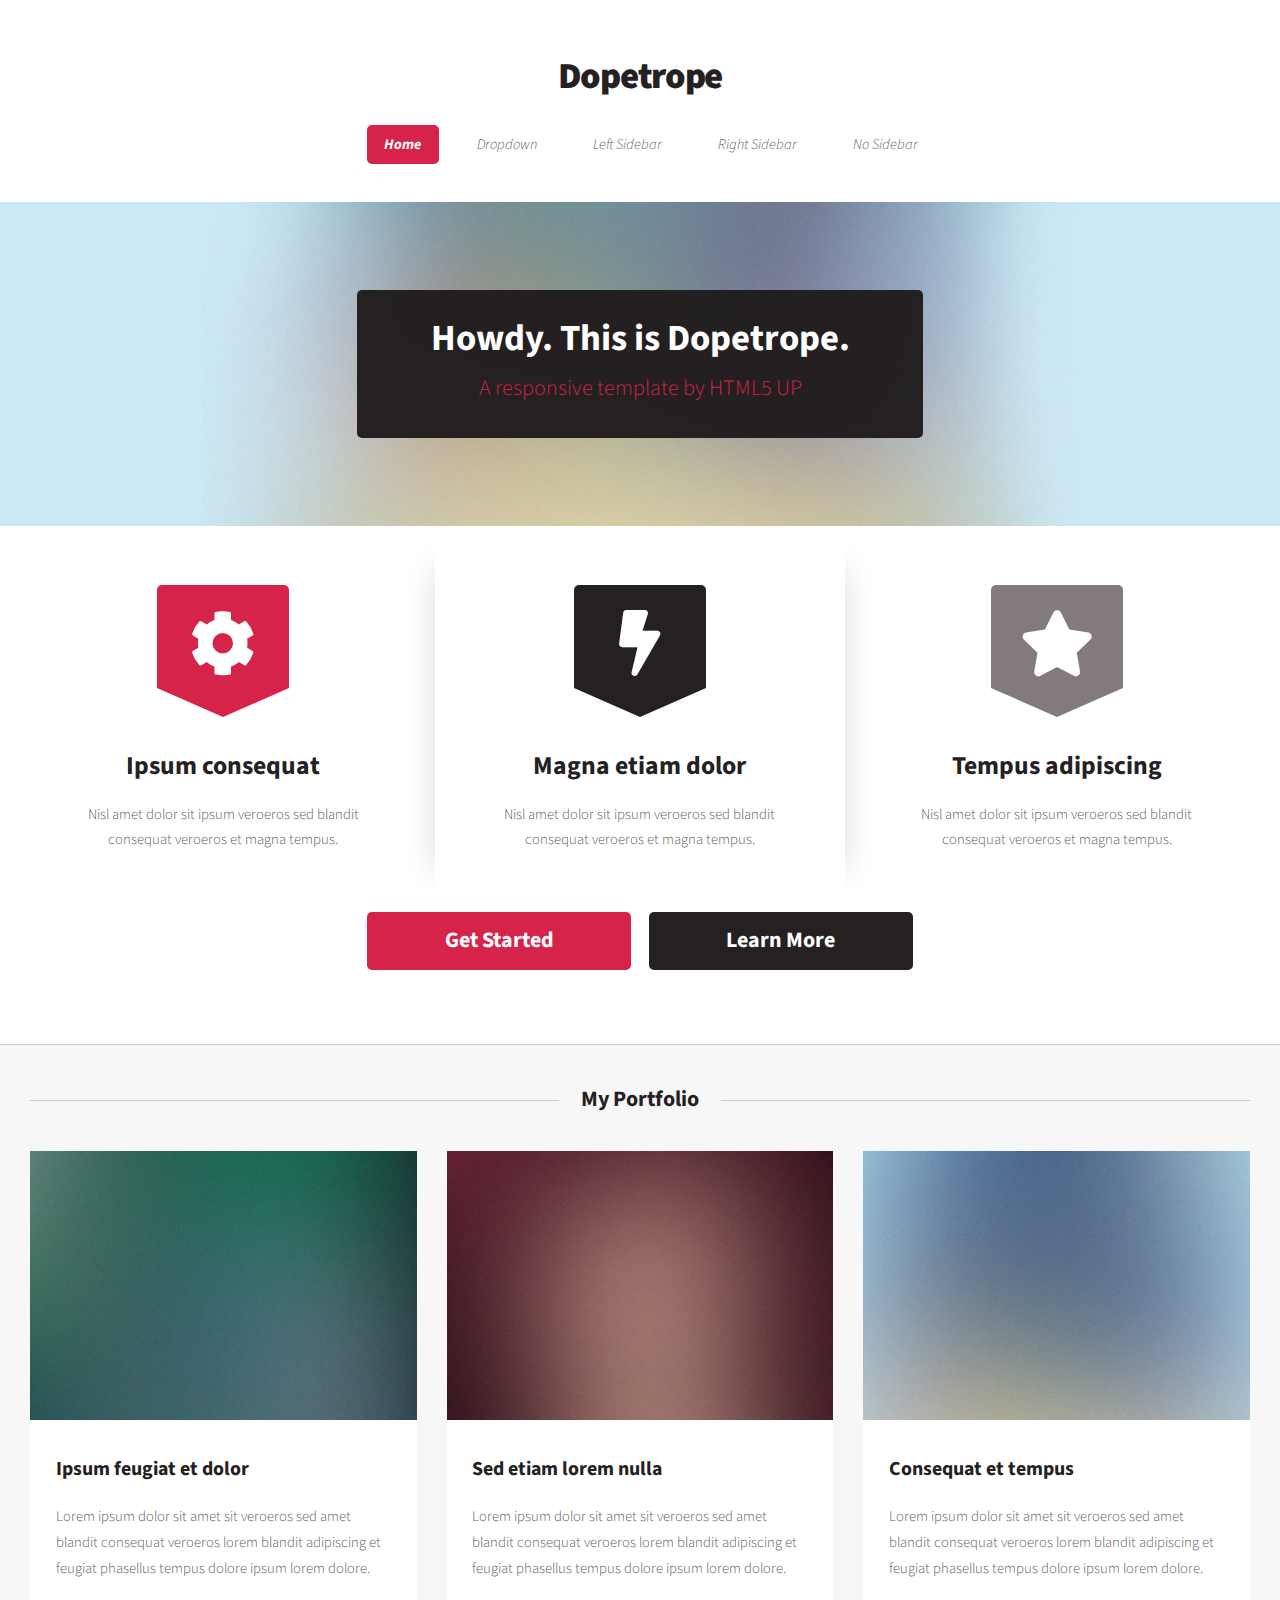
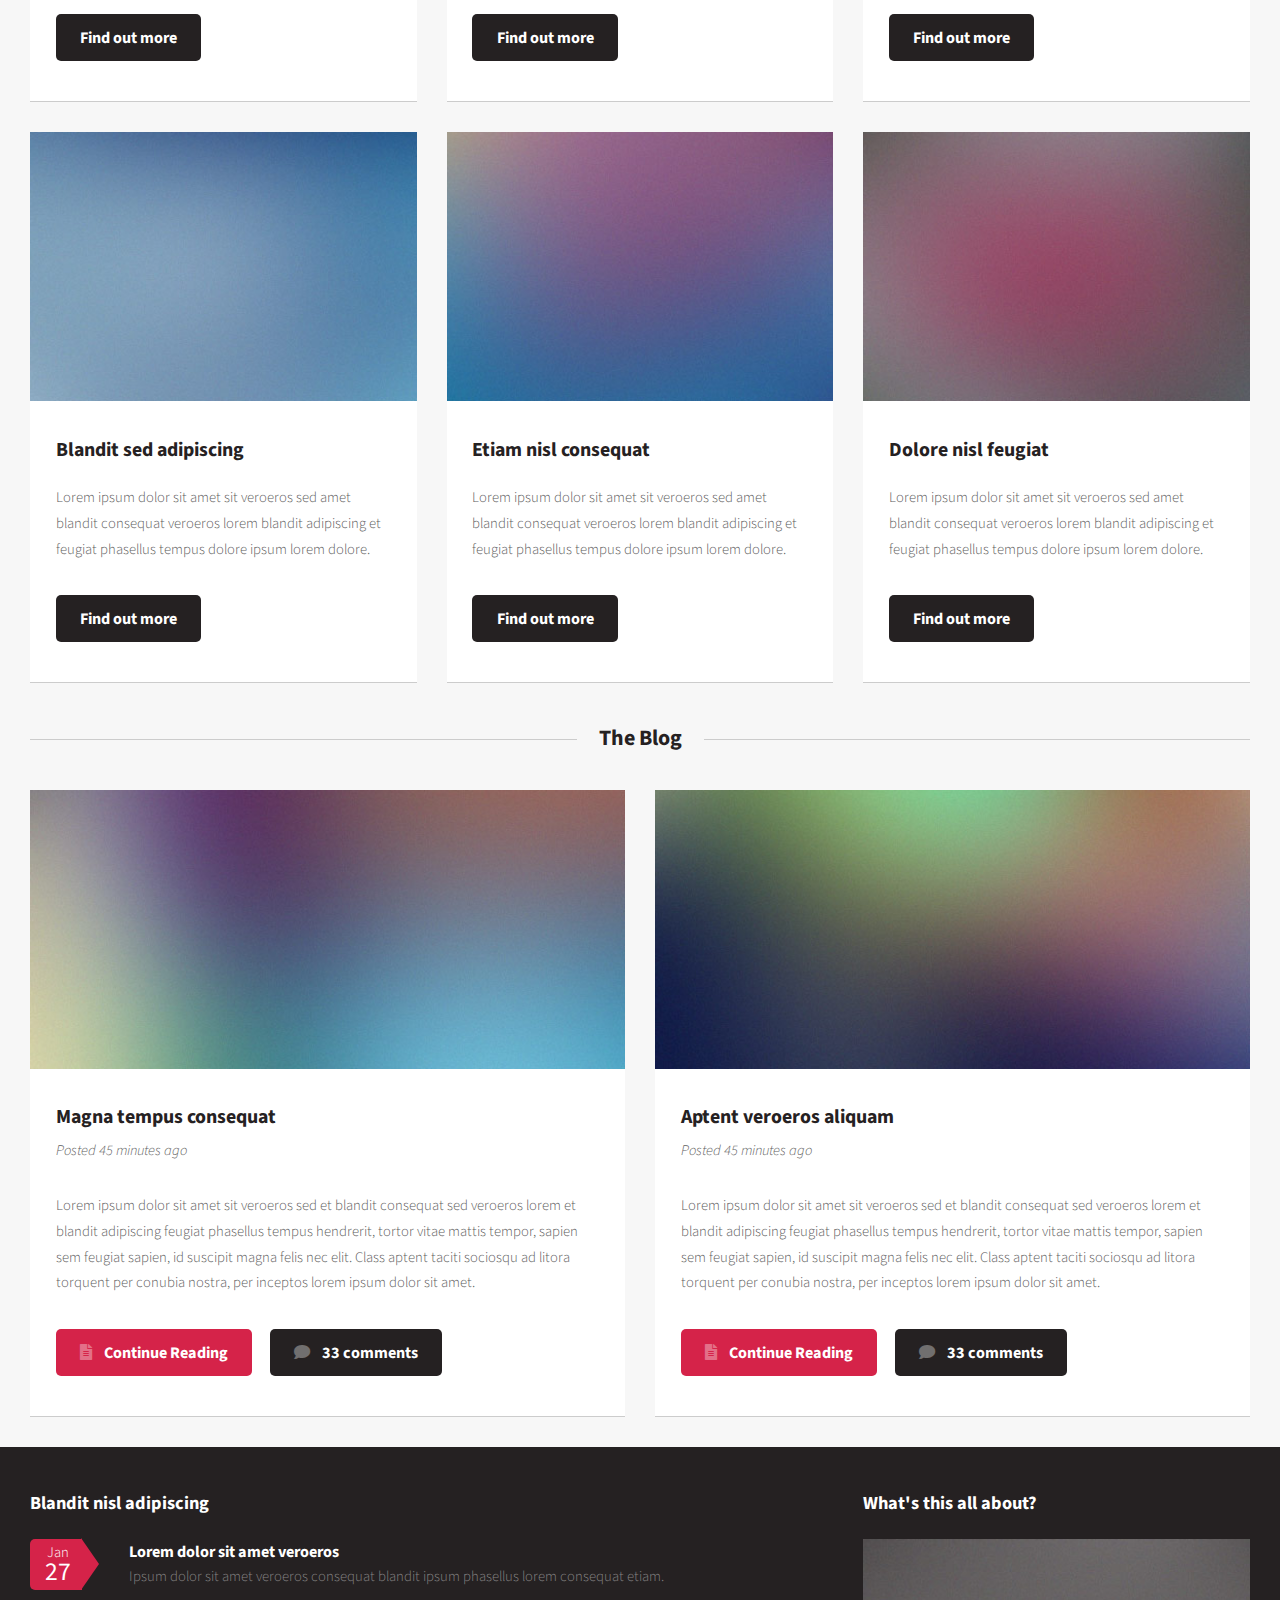
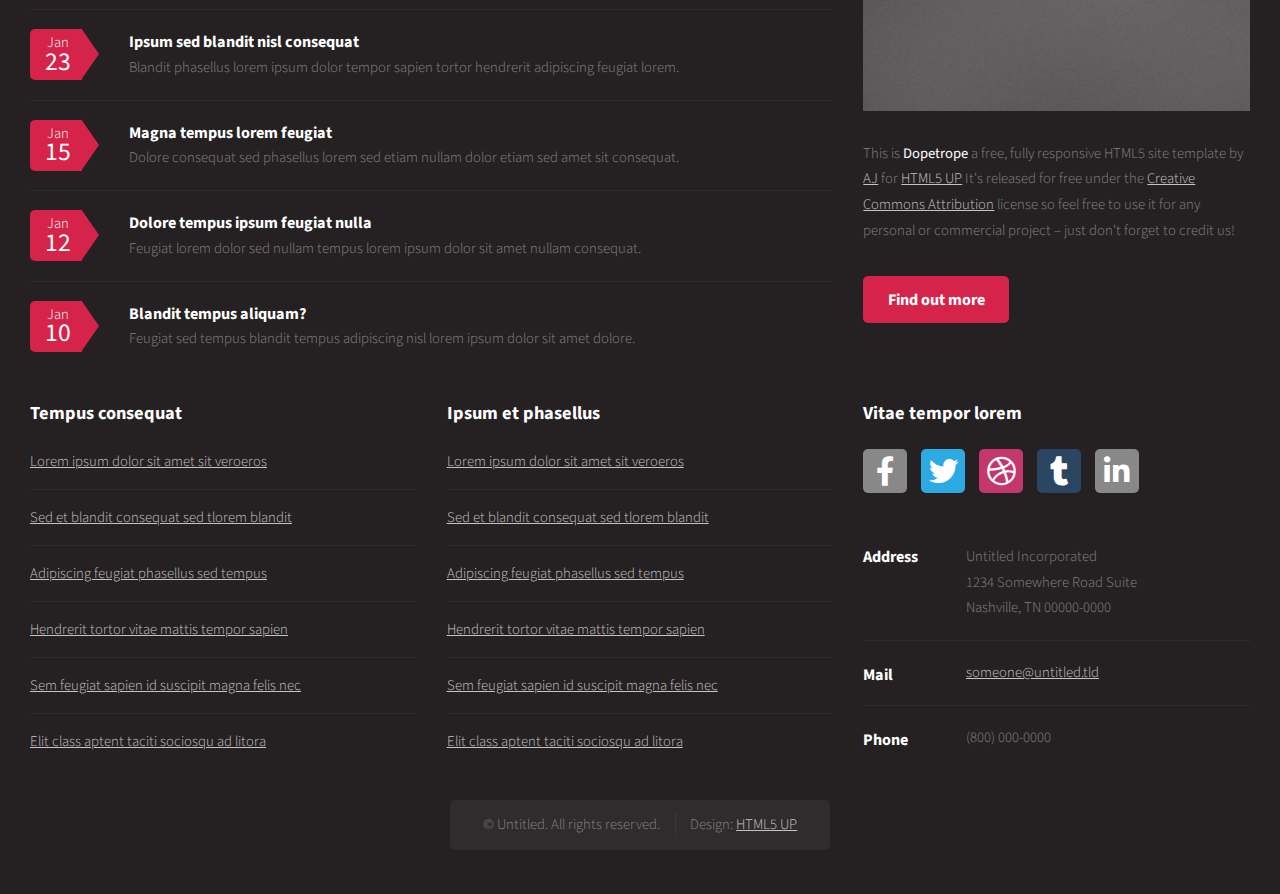
==== index.html @ f21a2474 "Upload template" ====
<!DOCTYPE HTML>
<!--
	Dopetrope by HTML5 UP
	html5up.net | @ajlkn
	Free for personal and commercial use under the CCA 3.0 license (html5up.net/license)
-->
<html>
	<head>
		<title>Dopetrope by HTML5 UP</title>
		<meta charset="utf-8" />
		<meta name="viewport" content="width=device-width, initial-scale=1, user-scalable=no" />
		<link rel="stylesheet" href="assets/css/main.css" />
	</head>
	<body class="homepage is-preload">
		<div id="page-wrapper">

			<!-- Header -->
				<section id="header">

					<!-- Logo -->
						<h1><a href="index.html">Dopetrope</a></h1>

					<!-- Nav -->
						<nav id="nav">
							<ul>
								<li class="current"><a href="index.html">Home</a></li>
								<li>
									<a href="#">Dropdown</a>
									<ul>
										<li><a href="#">Lorem ipsum dolor</a></li>
										<li><a href="#">Magna phasellus</a></li>
										<li><a href="#">Etiam dolore nisl</a></li>
										<li>
											<a href="#">Phasellus consequat</a>
											<ul>
												<li><a href="#">Magna phasellus</a></li>
												<li><a href="#">Etiam dolore nisl</a></li>
												<li><a href="#">Veroeros feugiat</a></li>
												<li><a href="#">Nisl sed aliquam</a></li>
												<li><a href="#">Dolore adipiscing</a></li>
											</ul>
										</li>
										<li><a href="#">Veroeros feugiat</a></li>
									</ul>
								</li>
								<li><a href="left-sidebar.html">Left Sidebar</a></li>
								<li><a href="right-sidebar.html">Right Sidebar</a></li>
								<li><a href="no-sidebar.html">No Sidebar</a></li>
							</ul>
						</nav>

					<!-- Banner -->
						<section id="banner">
							<header>
								<h2>Howdy. This is Dopetrope.</h2>
								<p>A responsive template by HTML5 UP</p>
							</header>
						</section>

					<!-- Intro -->
						<section id="intro" class="container">
							<div class="row">
								<div class="col-4 col-12-medium">
									<section class="first">
										<i class="icon solid featured fa-cog"></i>
										<header>
											<h2>Ipsum consequat</h2>
										</header>
										<p>Nisl amet dolor sit ipsum veroeros sed blandit consequat veroeros et magna tempus.</p>
									</section>
								</div>
								<div class="col-4 col-12-medium">
									<section class="middle">
										<i class="icon solid featured alt fa-bolt"></i>
										<header>
											<h2>Magna etiam dolor</h2>
										</header>
										<p>Nisl amet dolor sit ipsum veroeros sed blandit consequat veroeros et magna tempus.</p>
									</section>
								</div>
								<div class="col-4 col-12-medium">
									<section class="last">
										<i class="icon solid featured alt2 fa-star"></i>
										<header>
											<h2>Tempus adipiscing</h2>
										</header>
										<p>Nisl amet dolor sit ipsum veroeros sed blandit consequat veroeros et magna tempus.</p>
									</section>
								</div>
							</div>
							<footer>
								<ul class="actions">
									<li><a href="#" class="button large">Get Started</a></li>
									<li><a href="#" class="button alt large">Learn More</a></li>
								</ul>
							</footer>
						</section>

				</section>

			<!-- Main -->
				<section id="main">
					<div class="container">
						<div class="row">
							<div class="col-12">

								<!-- Portfolio -->
									<section>
										<header class="major">
											<h2>My Portfolio</h2>
										</header>
										<div class="row">
											<div class="col-4 col-6-medium col-12-small">
												<section class="box">
													<a href="#" class="image featured"><img src="images/pic02.jpg" alt="" /></a>
													<header>
														<h3>Ipsum feugiat et dolor</h3>
													</header>
													<p>Lorem ipsum dolor sit amet sit veroeros sed amet blandit consequat veroeros lorem blandit adipiscing et feugiat phasellus tempus dolore ipsum lorem dolore.</p>
													<footer>
														<ul class="actions">
															<li><a href="#" class="button alt">Find out more</a></li>
														</ul>
													</footer>
												</section>
											</div>
											<div class="col-4 col-6-medium col-12-small">
												<section class="box">
													<a href="#" class="image featured"><img src="images/pic03.jpg" alt="" /></a>
													<header>
														<h3>Sed etiam lorem nulla</h3>
													</header>
													<p>Lorem ipsum dolor sit amet sit veroeros sed amet blandit consequat veroeros lorem blandit adipiscing et feugiat phasellus tempus dolore ipsum lorem dolore.</p>
													<footer>
														<ul class="actions">
															<li><a href="#" class="button alt">Find out more</a></li>
														</ul>
													</footer>
												</section>
											</div>
											<div class="col-4 col-6-medium col-12-small">
												<section class="box">
													<a href="#" class="image featured"><img src="images/pic04.jpg" alt="" /></a>
													<header>
														<h3>Consequat et tempus</h3>
													</header>
													<p>Lorem ipsum dolor sit amet sit veroeros sed amet blandit consequat veroeros lorem blandit adipiscing et feugiat phasellus tempus dolore ipsum lorem dolore.</p>
													<footer>
														<ul class="actions">
															<li><a href="#" class="button alt">Find out more</a></li>
														</ul>
													</footer>
												</section>
											</div>
											<div class="col-4 col-6-medium col-12-small">
												<section class="box">
													<a href="#" class="image featured"><img src="images/pic05.jpg" alt="" /></a>
													<header>
														<h3>Blandit sed adipiscing</h3>
													</header>
													<p>Lorem ipsum dolor sit amet sit veroeros sed amet blandit consequat veroeros lorem blandit adipiscing et feugiat phasellus tempus dolore ipsum lorem dolore.</p>
													<footer>
														<ul class="actions">
															<li><a href="#" class="button alt">Find out more</a></li>
														</ul>
													</footer>
												</section>
											</div>
											<div class="col-4 col-6-medium col-12-small">
												<section class="box">
													<a href="#" class="image featured"><img src="images/pic06.jpg" alt="" /></a>
													<header>
														<h3>Etiam nisl consequat</h3>
													</header>
													<p>Lorem ipsum dolor sit amet sit veroeros sed amet blandit consequat veroeros lorem blandit adipiscing et feugiat phasellus tempus dolore ipsum lorem dolore.</p>
													<footer>
														<ul class="actions">
															<li><a href="#" class="button alt">Find out more</a></li>
														</ul>
													</footer>
												</section>
											</div>
											<div class="col-4 col-6-medium col-12-small">
												<section class="box">
													<a href="#" class="image featured"><img src="images/pic07.jpg" alt="" /></a>
													<header>
														<h3>Dolore nisl feugiat</h3>
													</header>
													<p>Lorem ipsum dolor sit amet sit veroeros sed amet blandit consequat veroeros lorem blandit adipiscing et feugiat phasellus tempus dolore ipsum lorem dolore.</p>
													<footer>
														<ul class="actions">
															<li><a href="#" class="button alt">Find out more</a></li>
														</ul>
													</footer>
												</section>
											</div>
										</div>
									</section>

							</div>
							<div class="col-12">

								<!-- Blog -->
									<section>
										<header class="major">
											<h2>The Blog</h2>
										</header>
										<div class="row">
											<div class="col-6 col-12-small">
												<section class="box">
													<a href="#" class="image featured"><img src="images/pic08.jpg" alt="" /></a>
													<header>
														<h3>Magna tempus consequat</h3>
														<p>Posted 45 minutes ago</p>
													</header>
													<p>Lorem ipsum dolor sit amet sit veroeros sed et blandit consequat sed veroeros lorem et blandit adipiscing feugiat phasellus tempus hendrerit, tortor vitae mattis tempor, sapien sem feugiat sapien, id suscipit magna felis nec elit. Class aptent taciti sociosqu ad litora torquent per conubia nostra, per inceptos lorem ipsum dolor sit amet.</p>
													<footer>
														<ul class="actions">
															<li><a href="#" class="button icon solid fa-file-alt">Continue Reading</a></li>
															<li><a href="#" class="button alt icon solid fa-comment">33 comments</a></li>
														</ul>
													</footer>
												</section>
											</div>
											<div class="col-6 col-12-small">
												<section class="box">
													<a href="#" class="image featured"><img src="images/pic09.jpg" alt="" /></a>
													<header>
														<h3>Aptent veroeros aliquam</h3>
														<p>Posted 45 minutes ago</p>
													</header>
													<p>Lorem ipsum dolor sit amet sit veroeros sed et blandit consequat sed veroeros lorem et blandit adipiscing feugiat phasellus tempus hendrerit, tortor vitae mattis tempor, sapien sem feugiat sapien, id suscipit magna felis nec elit. Class aptent taciti sociosqu ad litora torquent per conubia nostra, per inceptos lorem ipsum dolor sit amet.</p>
													<footer>
														<ul class="actions">
															<li><a href="#" class="button icon solid fa-file-alt">Continue Reading</a></li>
															<li><a href="#" class="button alt icon solid fa-comment">33 comments</a></li>
														</ul>
													</footer>
												</section>
											</div>
										</div>
									</section>

							</div>
						</div>
					</div>
				</section>

			<!-- Footer -->
				<section id="footer">
					<div class="container">
						<div class="row">
							<div class="col-8 col-12-medium">
								<section>
									<header>
										<h2>Blandit nisl adipiscing</h2>
									</header>
									<ul class="dates">
										<li>
											<span class="date">Jan <strong>27</strong></span>
											<h3><a href="#">Lorem dolor sit amet veroeros</a></h3>
											<p>Ipsum dolor sit amet veroeros consequat blandit ipsum phasellus lorem consequat etiam.</p>
										</li>
										<li>
											<span class="date">Jan <strong>23</strong></span>
											<h3><a href="#">Ipsum sed blandit nisl consequat</a></h3>
											<p>Blandit phasellus lorem ipsum dolor tempor sapien tortor hendrerit adipiscing feugiat lorem.</p>
										</li>
										<li>
											<span class="date">Jan <strong>15</strong></span>
											<h3><a href="#">Magna tempus lorem feugiat</a></h3>
											<p>Dolore consequat sed phasellus lorem sed etiam nullam dolor etiam sed amet sit consequat.</p>
										</li>
										<li>
											<span class="date">Jan <strong>12</strong></span>
											<h3><a href="#">Dolore tempus ipsum feugiat nulla</a></h3>
											<p>Feugiat lorem dolor sed nullam tempus lorem ipsum dolor sit amet nullam consequat.</p>
										</li>
										<li>
											<span class="date">Jan <strong>10</strong></span>
											<h3><a href="#">Blandit tempus aliquam?</a></h3>
											<p>Feugiat sed tempus blandit tempus adipiscing nisl lorem ipsum dolor sit amet dolore.</p>
										</li>
									</ul>
								</section>
							</div>
							<div class="col-4 col-12-medium">
								<section>
									<header>
										<h2>What's this all about?</h2>
									</header>
									<a href="#" class="image featured"><img src="images/pic10.jpg" alt="" /></a>
									<p>
										This is <strong>Dopetrope</strong> a free, fully responsive HTML5 site template by
										<a href="http://twitter.com/ajlkn">AJ</a> for <a href="http://html5up.net/">HTML5 UP</a> It's released for free under
										the <a href="http://html5up.net/license/">Creative Commons Attribution</a> license so feel free to use it for any personal or commercial project &ndash; just don't forget to credit us!
									</p>
									<footer>
										<ul class="actions">
											<li><a href="#" class="button">Find out more</a></li>
										</ul>
									</footer>
								</section>
							</div>
							<div class="col-4 col-6-medium col-12-small">
								<section>
									<header>
										<h2>Tempus consequat</h2>
									</header>
									<ul class="divided">
										<li><a href="#">Lorem ipsum dolor sit amet sit veroeros</a></li>
										<li><a href="#">Sed et blandit consequat sed tlorem blandit</a></li>
										<li><a href="#">Adipiscing feugiat phasellus sed tempus</a></li>
										<li><a href="#">Hendrerit tortor vitae mattis tempor sapien</a></li>
										<li><a href="#">Sem feugiat sapien id suscipit magna felis nec</a></li>
										<li><a href="#">Elit class aptent taciti sociosqu ad litora</a></li>
									</ul>
								</section>
							</div>
							<div class="col-4 col-6-medium col-12-small">
								<section>
									<header>
										<h2>Ipsum et phasellus</h2>
									</header>
									<ul class="divided">
										<li><a href="#">Lorem ipsum dolor sit amet sit veroeros</a></li>
										<li><a href="#">Sed et blandit consequat sed tlorem blandit</a></li>
										<li><a href="#">Adipiscing feugiat phasellus sed tempus</a></li>
										<li><a href="#">Hendrerit tortor vitae mattis tempor sapien</a></li>
										<li><a href="#">Sem feugiat sapien id suscipit magna felis nec</a></li>
										<li><a href="#">Elit class aptent taciti sociosqu ad litora</a></li>
									</ul>
								</section>
							</div>
							<div class="col-4 col-12-medium">
								<section>
									<header>
										<h2>Vitae tempor lorem</h2>
									</header>
									<ul class="social">
										<li><a class="icon brands fa-facebook-f" href="#"><span class="label">Facebook</span></a></li>
										<li><a class="icon brands fa-twitter" href="#"><span class="label">Twitter</span></a></li>
										<li><a class="icon brands fa-dribbble" href="#"><span class="label">Dribbble</span></a></li>
										<li><a class="icon brands fa-tumblr" href="#"><span class="label">Tumblr</span></a></li>
										<li><a class="icon brands fa-linkedin-in" href="#"><span class="label">LinkedIn</span></a></li>
									</ul>
									<ul class="contact">
										<li>
											<h3>Address</h3>
											<p>
												Untitled Incorporated<br />
												1234 Somewhere Road Suite<br />
												Nashville, TN 00000-0000
											</p>
										</li>
										<li>
											<h3>Mail</h3>
											<p><a href="#">someone@untitled.tld</a></p>
										</li>
										<li>
											<h3>Phone</h3>
											<p>(800) 000-0000</p>
										</li>
									</ul>
								</section>
							</div>
							<div class="col-12">

								<!-- Copyright -->
									<div id="copyright">
										<ul class="links">
											<li>&copy; Untitled. All rights reserved.</li><li>Design: <a href="http://html5up.net">HTML5 UP</a></li>
										</ul>
									</div>

							</div>
						</div>
					</div>
				</section>

		</div>

		<!-- Scripts -->
			<script src="assets/js/jquery.min.js"></script>
			<script src="assets/js/jquery.dropotron.min.js"></script>
			<script src="assets/js/browser.min.js"></script>
			<script src="assets/js/breakpoints.min.js"></script>
			<script src="assets/js/util.js"></script>
			<script src="assets/js/main.js"></script>

	</body>
</html>
---- assets/css/main.css ----
@import url("fontawesome-all.min.css");
@import url("https://fonts.googleapis.com/css?family=Source+Sans+Pro:300,400,700,900,300italic");

/*
	Dopetrope by HTML5 UP
	html5up.net | @ajlkn
	Free for personal and commercial use under the CCA 3.0 license (html5up.net/license)
*/

html, body, div, span, applet, object,
iframe, h1, h2, h3, h4, h5, h6, p, blockquote,
pre, a, abbr, acronym, address, big, cite,
code, del, dfn, em, img, ins, kbd, q, s, samp,
small, strike, strong, sub, sup, tt, var, b,
u, i, center, dl, dt, dd, ol, ul, li, fieldset,
form, label, legend, table, caption, tbody,
tfoot, thead, tr, th, td, article, aside,
canvas, details, embed, figure, figcaption,
footer, header, hgroup, menu, nav, output, ruby,
section, summary, time, mark, audio, video {
	margin: 0;
	padding: 0;
	border: 0;
	font-size: 100%;
	font: inherit;
	vertical-align: baseline;}

article, aside, details, figcaption, figure,
footer, header, hgroup, menu, nav, section {
	display: block;}

body {
	line-height: 1;
}

ol, ul {
	list-style: none;
}

blockquote, q {
	quotes: none;
}

	blockquote:before, blockquote:after, q:before, q:after {
		content: '';
		content: none;
	}

table {
	border-collapse: collapse;
	border-spacing: 0;
}

body {
	-webkit-text-size-adjust: none;
}

mark {
	background-color: transparent;
	color: inherit;
}

input::-moz-focus-inner {
	border: 0;
	padding: 0;
}

input, select, textarea {
	-moz-appearance: none;
	-webkit-appearance: none;
	-ms-appearance: none;
	appearance: none;
}

/* Basic */

	html {
		box-sizing: border-box;
	}

	*, *:before, *:after {
		box-sizing: inherit;
	}

	body {
		background: #252122;
		background-image: url("images/bg02.png");
	}

		body.is-preload *, body.is-preload *:before, body.is-preload *:after {
			-moz-animation: none !important;
			-webkit-animation: none !important;
			-ms-animation: none !important;
			animation: none !important;
			-moz-transition: none !important;
			-webkit-transition: none !important;
			-ms-transition: none !important;
			transition: none !important;
		}

	body, input, textarea, select {
		font-family: 'Source Sans Pro';
		font-weight: 300;
		color: #5d5d5d;
		font-size: 14pt;
		line-height: 1.75em;
	}

	strong, b {
		color: #252122;
		font-weight: 400;
	}

	i, em {
		font-style: italic;
	}

	sub {
		position: relative;
		top: 0.5em;
		font-size: 0.8em;
	}

	sup {
		position: relative;
		top: -0.5em;
		font-size: 0.8em;
	}

	blockquote {
		border-left: solid 0.75em #dddddd;
		padding: 1em 0 1em 1.5em;
		font-style: italic;
	}

	h1, h2, h3, h4, h5, h6 {
		color: #252122;
		font-weight: 700;
	}

	h1 a, h2 a, h3 a, h4 a, h5 a, h6 a {
		color: inherit;
		text-decoration: none;
	}

	h2 {
		font-size: 1.5em;
	}

	h3 {
		font-size: 1.35em;
	}

	a {
		color: #d52349;
		text-decoration: underline;
	}

		a:hover {
			text-decoration: none;
		}

	br.clear {
		clear: both;
	}

	hr {
		border: 0;
		border-top: solid 1px #dddddd;
		height: 1px;
		margin: 2em 0 2em 0;
	}

	p, ul, ol, dl, table {
		margin-bottom: 2em;
	}

/* Container */

	.container {
		margin: 0 auto;
		max-width: 100%;
		width: 70em;
	}

		@media screen and (max-width: 1680px) {

			.container {
				width: 70em;
			}

		}

		@media screen and (max-width: 1280px) {

			.container {
				width: calc(100% - 60px);
			}

		}

		@media screen and (max-width: 980px) {

			.container {
				width: calc(100% - 80px);
			}

		}

		@media screen and (max-width: 736px) {

			.container {
				width: calc(100% - 40px);
			}

		}

/* Row */

	.row {
		display: flex;
		flex-wrap: wrap;
		box-sizing: border-box;
		align-items: stretch;
	}

		.row > * {
			box-sizing: border-box;
		}

		.row.gtr-uniform > * > :last-child {
			margin-bottom: 0;
		}

		.row.aln-left {
			justify-content: flex-start;
		}

		.row.aln-center {
			justify-content: center;
		}

		.row.aln-right {
			justify-content: flex-end;
		}

		.row.aln-top {
			align-items: flex-start;
		}

		.row.aln-middle {
			align-items: center;
		}

		.row.aln-bottom {
			align-items: flex-end;
		}

		.row > .imp {
			order: -1;
		}

		.row > .col-1 {
			width: 8.33333%;
		}

		.row > .off-1 {
			margin-left: 8.33333%;
		}

		.row > .col-2 {
			width: 16.66667%;
		}

		.row > .off-2 {
			margin-left: 16.66667%;
		}

		.row > .col-3 {
			width: 25%;
		}

		.row > .off-3 {
			margin-left: 25%;
		}

		.row > .col-4 {
			width: 33.33333%;
		}

		.row > .off-4 {
			margin-left: 33.33333%;
		}

		.row > .col-5 {
			width: 41.66667%;
		}

		.row > .off-5 {
			margin-left: 41.66667%;
		}

		.row > .col-6 {
			width: 50%;
		}

		.row > .off-6 {
			margin-left: 50%;
		}

		.row > .col-7 {
			width: 58.33333%;
		}

		.row > .off-7 {
			margin-left: 58.33333%;
		}

		.row > .col-8 {
			width: 66.66667%;
		}

		.row > .off-8 {
			margin-left: 66.66667%;
		}

		.row > .col-9 {
			width: 75%;
		}

		.row > .off-9 {
			margin-left: 75%;
		}

		.row > .col-10 {
			width: 83.33333%;
		}

		.row > .off-10 {
			margin-left: 83.33333%;
		}

		.row > .col-11 {
			width: 91.66667%;
		}

		.row > .off-11 {
			margin-left: 91.66667%;
		}

		.row > .col-12 {
			width: 100%;
		}

		.row > .off-12 {
			margin-left: 100%;
		}

		.row.gtr-0 {
			margin-top: 0px;
			margin-left: 0px;
		}

			.row.gtr-0 > * {
				padding: 0px 0 0 0px;
			}

			.row.gtr-0.gtr-uniform {
				margin-top: 0px;
			}

				.row.gtr-0.gtr-uniform > * {
					padding-top: 0px;
				}

		.row.gtr-25 {
			margin-top: -12.5px;
			margin-left: -12.5px;
		}

			.row.gtr-25 > * {
				padding: 12.5px 0 0 12.5px;
			}

			.row.gtr-25.gtr-uniform {
				margin-top: -12.5px;
			}

				.row.gtr-25.gtr-uniform > * {
					padding-top: 12.5px;
				}

		.row.gtr-50 {
			margin-top: -25px;
			margin-left: -25px;
		}

			.row.gtr-50 > * {
				padding: 25px 0 0 25px;
			}

			.row.gtr-50.gtr-uniform {
				margin-top: -25px;
			}

				.row.gtr-50.gtr-uniform > * {
					padding-top: 25px;
				}

		.row {
			margin-top: -50px;
			margin-left: -50px;
		}

			.row > * {
				padding: 50px 0 0 50px;
			}

			.row.gtr-uniform {
				margin-top: -50px;
			}

				.row.gtr-uniform > * {
					padding-top: 50px;
				}

		.row.gtr-150 {
			margin-top: -75px;
			margin-left: -75px;
		}

			.row.gtr-150 > * {
				padding: 75px 0 0 75px;
			}

			.row.gtr-150.gtr-uniform {
				margin-top: -75px;
			}

				.row.gtr-150.gtr-uniform > * {
					padding-top: 75px;
				}

		.row.gtr-200 {
			margin-top: -100px;
			margin-left: -100px;
		}

			.row.gtr-200 > * {
				padding: 100px 0 0 100px;
			}

			.row.gtr-200.gtr-uniform {
				margin-top: -100px;
			}

				.row.gtr-200.gtr-uniform > * {
					padding-top: 100px;
				}

		@media screen and (max-width: 1680px) {

			.row {
				display: flex;
				flex-wrap: wrap;
				box-sizing: border-box;
				align-items: stretch;
			}

				.row > * {
					box-sizing: border-box;
				}

				.row.gtr-uniform > * > :last-child {
					margin-bottom: 0;
				}

				.row.aln-left {
					justify-content: flex-start;
				}

				.row.aln-center {
					justify-content: center;
				}

				.row.aln-right {
					justify-content: flex-end;
				}

				.row.aln-top {
					align-items: flex-start;
				}

				.row.aln-middle {
					align-items: center;
				}

				.row.aln-bottom {
					align-items: flex-end;
				}

				.row > .imp-xlarge {
					order: -1;
				}

				.row > .col-1-xlarge {
					width: 8.33333%;
				}

				.row > .off-1-xlarge {
					margin-left: 8.33333%;
				}

				.row > .col-2-xlarge {
					width: 16.66667%;
				}

				.row > .off-2-xlarge {
					margin-left: 16.66667%;
				}

				.row > .col-3-xlarge {
					width: 25%;
				}

				.row > .off-3-xlarge {
					margin-left: 25%;
				}

				.row > .col-4-xlarge {
					width: 33.33333%;
				}

				.row > .off-4-xlarge {
					margin-left: 33.33333%;
				}

				.row > .col-5-xlarge {
					width: 41.66667%;
				}

				.row > .off-5-xlarge {
					margin-left: 41.66667%;
				}

				.row > .col-6-xlarge {
					width: 50%;
				}

				.row > .off-6-xlarge {
					margin-left: 50%;
				}

				.row > .col-7-xlarge {
					width: 58.33333%;
				}

				.row > .off-7-xlarge {
					margin-left: 58.33333%;
				}

				.row > .col-8-xlarge {
					width: 66.66667%;
				}

				.row > .off-8-xlarge {
					margin-left: 66.66667%;
				}

				.row > .col-9-xlarge {
					width: 75%;
				}

				.row > .off-9-xlarge {
					margin-left: 75%;
				}

				.row > .col-10-xlarge {
					width: 83.33333%;
				}

				.row > .off-10-xlarge {
					margin-left: 83.33333%;
				}

				.row > .col-11-xlarge {
					width: 91.66667%;
				}

				.row > .off-11-xlarge {
					margin-left: 91.66667%;
				}

				.row > .col-12-xlarge {
					width: 100%;
				}

				.row > .off-12-xlarge {
					margin-left: 100%;
				}

				.row.gtr-0 {
					margin-top: 0px;
					margin-left: 0px;
				}

					.row.gtr-0 > * {
						padding: 0px 0 0 0px;
					}

					.row.gtr-0.gtr-uniform {
						margin-top: 0px;
					}

						.row.gtr-0.gtr-uniform > * {
							padding-top: 0px;
						}

				.row.gtr-25 {
					margin-top: -12.5px;
					margin-left: -12.5px;
				}

					.row.gtr-25 > * {
						padding: 12.5px 0 0 12.5px;
					}

					.row.gtr-25.gtr-uniform {
						margin-top: -12.5px;
					}

						.row.gtr-25.gtr-uniform > * {
							padding-top: 12.5px;
						}

				.row.gtr-50 {
					margin-top: -25px;
					margin-left: -25px;
				}

					.row.gtr-50 > * {
						padding: 25px 0 0 25px;
					}

					.row.gtr-50.gtr-uniform {
						margin-top: -25px;
					}

						.row.gtr-50.gtr-uniform > * {
							padding-top: 25px;
						}

				.row {
					margin-top: -50px;
					margin-left: -50px;
				}

					.row > * {
						padding: 50px 0 0 50px;
					}

					.row.gtr-uniform {
						margin-top: -50px;
					}

						.row.gtr-uniform > * {
							padding-top: 50px;
						}

				.row.gtr-150 {
					margin-top: -75px;
					margin-left: -75px;
				}

					.row.gtr-150 > * {
						padding: 75px 0 0 75px;
					}

					.row.gtr-150.gtr-uniform {
						margin-top: -75px;
					}

						.row.gtr-150.gtr-uniform > * {
							padding-top: 75px;
						}

				.row.gtr-200 {
					margin-top: -100px;
					margin-left: -100px;
				}

					.row.gtr-200 > * {
						padding: 100px 0 0 100px;
					}

					.row.gtr-200.gtr-uniform {
						margin-top: -100px;
					}

						.row.gtr-200.gtr-uniform > * {
							padding-top: 100px;
						}

		}

		@media screen and (max-width: 1280px) {

			.row {
				display: flex;
				flex-wrap: wrap;
				box-sizing: border-box;
				align-items: stretch;
			}

				.row > * {
					box-sizing: border-box;
				}

				.row.gtr-uniform > * > :last-child {
					margin-bottom: 0;
				}

				.row.aln-left {
					justify-content: flex-start;
				}

				.row.aln-center {
					justify-content: center;
				}

				.row.aln-right {
					justify-content: flex-end;
				}

				.row.aln-top {
					align-items: flex-start;
				}

				.row.aln-middle {
					align-items: center;
				}

				.row.aln-bottom {
					align-items: flex-end;
				}

				.row > .imp-large {
					order: -1;
				}

				.row > .col-1-large {
					width: 8.33333%;
				}

				.row > .off-1-large {
					margin-left: 8.33333%;
				}

				.row > .col-2-large {
					width: 16.66667%;
				}

				.row > .off-2-large {
					margin-left: 16.66667%;
				}

				.row > .col-3-large {
					width: 25%;
				}

				.row > .off-3-large {
					margin-left: 25%;
				}

				.row > .col-4-large {
					width: 33.33333%;
				}

				.row > .off-4-large {
					margin-left: 33.33333%;
				}

				.row > .col-5-large {
					width: 41.66667%;
				}

				.row > .off-5-large {
					margin-left: 41.66667%;
				}

				.row > .col-6-large {
					width: 50%;
				}

				.row > .off-6-large {
					margin-left: 50%;
				}

				.row > .col-7-large {
					width: 58.33333%;
				}

				.row > .off-7-large {
					margin-left: 58.33333%;
				}

				.row > .col-8-large {
					width: 66.66667%;
				}

				.row > .off-8-large {
					margin-left: 66.66667%;
				}

				.row > .col-9-large {
					width: 75%;
				}

				.row > .off-9-large {
					margin-left: 75%;
				}

				.row > .col-10-large {
					width: 83.33333%;
				}

				.row > .off-10-large {
					margin-left: 83.33333%;
				}

				.row > .col-11-large {
					width: 91.66667%;
				}

				.row > .off-11-large {
					margin-left: 91.66667%;
				}

				.row > .col-12-large {
					width: 100%;
				}

				.row > .off-12-large {
					margin-left: 100%;
				}

				.row.gtr-0 {
					margin-top: 0px;
					margin-left: 0px;
				}

					.row.gtr-0 > * {
						padding: 0px 0 0 0px;
					}

					.row.gtr-0.gtr-uniform {
						margin-top: 0px;
					}

						.row.gtr-0.gtr-uniform > * {
							padding-top: 0px;
						}

				.row.gtr-25 {
					margin-top: -7.5px;
					margin-left: -7.5px;
				}

					.row.gtr-25 > * {
						padding: 7.5px 0 0 7.5px;
					}

					.row.gtr-25.gtr-uniform {
						margin-top: -7.5px;
					}

						.row.gtr-25.gtr-uniform > * {
							padding-top: 7.5px;
						}

				.row.gtr-50 {
					margin-top: -15px;
					margin-left: -15px;
				}

					.row.gtr-50 > * {
						padding: 15px 0 0 15px;
					}

					.row.gtr-50.gtr-uniform {
						margin-top: -15px;
					}

						.row.gtr-50.gtr-uniform > * {
							padding-top: 15px;
						}

				.row {
					margin-top: -30px;
					margin-left: -30px;
				}

					.row > * {
						padding: 30px 0 0 30px;
					}

					.row.gtr-uniform {
						margin-top: -30px;
					}

						.row.gtr-uniform > * {
							padding-top: 30px;
						}

				.row.gtr-150 {
					margin-top: -45px;
					margin-left: -45px;
				}

					.row.gtr-150 > * {
						padding: 45px 0 0 45px;
					}

					.row.gtr-150.gtr-uniform {
						margin-top: -45px;
					}

						.row.gtr-150.gtr-uniform > * {
							padding-top: 45px;
						}

				.row.gtr-200 {
					margin-top: -60px;
					margin-left: -60px;
				}

					.row.gtr-200 > * {
						padding: 60px 0 0 60px;
					}

					.row.gtr-200.gtr-uniform {
						margin-top: -60px;
					}

						.row.gtr-200.gtr-uniform > * {
							padding-top: 60px;
						}

		}

		@media screen and (max-width: 980px) {

			.row {
				display: flex;
				flex-wrap: wrap;
				box-sizing: border-box;
				align-items: stretch;
			}

				.row > * {
					box-sizing: border-box;
				}

				.row.gtr-uniform > * > :last-child {
					margin-bottom: 0;
				}

				.row.aln-left {
					justify-content: flex-start;
				}

				.row.aln-center {
					justify-content: center;
				}

				.row.aln-right {
					justify-content: flex-end;
				}

				.row.aln-top {
					align-items: flex-start;
				}

				.row.aln-middle {
					align-items: center;
				}

				.row.aln-bottom {
					align-items: flex-end;
				}

				.row > .imp-medium {
					order: -1;
				}

				.row > .col-1-medium {
					width: 8.33333%;
				}

				.row > .off-1-medium {
					margin-left: 8.33333%;
				}

				.row > .col-2-medium {
					width: 16.66667%;
				}

				.row > .off-2-medium {
					margin-left: 16.66667%;
				}

				.row > .col-3-medium {
					width: 25%;
				}

				.row > .off-3-medium {
					margin-left: 25%;
				}

				.row > .col-4-medium {
					width: 33.33333%;
				}

				.row > .off-4-medium {
					margin-left: 33.33333%;
				}

				.row > .col-5-medium {
					width: 41.66667%;
				}

				.row > .off-5-medium {
					margin-left: 41.66667%;
				}

				.row > .col-6-medium {
					width: 50%;
				}

				.row > .off-6-medium {
					margin-left: 50%;
				}

				.row > .col-7-medium {
					width: 58.33333%;
				}

				.row > .off-7-medium {
					margin-left: 58.33333%;
				}

				.row > .col-8-medium {
					width: 66.66667%;
				}

				.row > .off-8-medium {
					margin-left: 66.66667%;
				}

				.row > .col-9-medium {
					width: 75%;
				}

				.row > .off-9-medium {
					margin-left: 75%;
				}

				.row > .col-10-medium {
					width: 83.33333%;
				}

				.row > .off-10-medium {
					margin-left: 83.33333%;
				}

				.row > .col-11-medium {
					width: 91.66667%;
				}

				.row > .off-11-medium {
					margin-left: 91.66667%;
				}

				.row > .col-12-medium {
					width: 100%;
				}

				.row > .off-12-medium {
					margin-left: 100%;
				}

				.row.gtr-0 {
					margin-top: 0px;
					margin-left: 0px;
				}

					.row.gtr-0 > * {
						padding: 0px 0 0 0px;
					}

					.row.gtr-0.gtr-uniform {
						margin-top: 0px;
					}

						.row.gtr-0.gtr-uniform > * {
							padding-top: 0px;
						}

				.row.gtr-25 {
					margin-top: -10px;
					margin-left: -10px;
				}

					.row.gtr-25 > * {
						padding: 10px 0 0 10px;
					}

					.row.gtr-25.gtr-uniform {
						margin-top: -10px;
					}

						.row.gtr-25.gtr-uniform > * {
							padding-top: 10px;
						}

				.row.gtr-50 {
					margin-top: -20px;
					margin-left: -20px;
				}

					.row.gtr-50 > * {
						padding: 20px 0 0 20px;
					}

					.row.gtr-50.gtr-uniform {
						margin-top: -20px;
					}

						.row.gtr-50.gtr-uniform > * {
							padding-top: 20px;
						}

				.row {
					margin-top: -40px;
					margin-left: -40px;
				}

					.row > * {
						padding: 40px 0 0 40px;
					}

					.row.gtr-uniform {
						margin-top: -40px;
					}

						.row.gtr-uniform > * {
							padding-top: 40px;
						}

				.row.gtr-150 {
					margin-top: -60px;
					margin-left: -60px;
				}

					.row.gtr-150 > * {
						padding: 60px 0 0 60px;
					}

					.row.gtr-150.gtr-uniform {
						margin-top: -60px;
					}

						.row.gtr-150.gtr-uniform > * {
							padding-top: 60px;
						}

				.row.gtr-200 {
					margin-top: -80px;
					margin-left: -80px;
				}

					.row.gtr-200 > * {
						padding: 80px 0 0 80px;
					}

					.row.gtr-200.gtr-uniform {
						margin-top: -80px;
					}

						.row.gtr-200.gtr-uniform > * {
							padding-top: 80px;
						}

		}

		@media screen and (max-width: 736px) {

			.row {
				display: flex;
				flex-wrap: wrap;
				box-sizing: border-box;
				align-items: stretch;
			}

				.row > * {
					box-sizing: border-box;
				}

				.row.gtr-uniform > * > :last-child {
					margin-bottom: 0;
				}

				.row.aln-left {
					justify-content: flex-start;
				}

				.row.aln-center {
					justify-content: center;
				}

				.row.aln-right {
					justify-content: flex-end;
				}

				.row.aln-top {
					align-items: flex-start;
				}

				.row.aln-middle {
					align-items: center;
				}

				.row.aln-bottom {
					align-items: flex-end;
				}

				.row > .imp-small {
					order: -1;
				}

				.row > .col-1-small {
					width: 8.33333%;
				}

				.row > .off-1-small {
					margin-left: 8.33333%;
				}

				.row > .col-2-small {
					width: 16.66667%;
				}

				.row > .off-2-small {
					margin-left: 16.66667%;
				}

				.row > .col-3-small {
					width: 25%;
				}

				.row > .off-3-small {
					margin-left: 25%;
				}

				.row > .col-4-small {
					width: 33.33333%;
				}

				.row > .off-4-small {
					margin-left: 33.33333%;
				}

				.row > .col-5-small {
					width: 41.66667%;
				}

				.row > .off-5-small {
					margin-left: 41.66667%;
				}

				.row > .col-6-small {
					width: 50%;
				}

				.row > .off-6-small {
					margin-left: 50%;
				}

				.row > .col-7-small {
					width: 58.33333%;
				}

				.row > .off-7-small {
					margin-left: 58.33333%;
				}

				.row > .col-8-small {
					width: 66.66667%;
				}

				.row > .off-8-small {
					margin-left: 66.66667%;
				}

				.row > .col-9-small {
					width: 75%;
				}

				.row > .off-9-small {
					margin-left: 75%;
				}

				.row > .col-10-small {
					width: 83.33333%;
				}

				.row > .off-10-small {
					margin-left: 83.33333%;
				}

				.row > .col-11-small {
					width: 91.66667%;
				}

				.row > .off-11-small {
					margin-left: 91.66667%;
				}

				.row > .col-12-small {
					width: 100%;
				}

				.row > .off-12-small {
					margin-left: 100%;
				}

				.row.gtr-0 {
					margin-top: 0px;
					margin-left: 0px;
				}

					.row.gtr-0 > * {
						padding: 0px 0 0 0px;
					}

					.row.gtr-0.gtr-uniform {
						margin-top: 0px;
					}

						.row.gtr-0.gtr-uniform > * {
							padding-top: 0px;
						}

				.row.gtr-25 {
					margin-top: -5px;
					margin-left: -5px;
				}

					.row.gtr-25 > * {
						padding: 5px 0 0 5px;
					}

					.row.gtr-25.gtr-uniform {
						margin-top: -5px;
					}

						.row.gtr-25.gtr-uniform > * {
							padding-top: 5px;
						}

				.row.gtr-50 {
					margin-top: -10px;
					margin-left: -10px;
				}

					.row.gtr-50 > * {
						padding: 10px 0 0 10px;
					}

					.row.gtr-50.gtr-uniform {
						margin-top: -10px;
					}

						.row.gtr-50.gtr-uniform > * {
							padding-top: 10px;
						}

				.row {
					margin-top: -20px;
					margin-left: -20px;
				}

					.row > * {
						padding: 20px 0 0 20px;
					}

					.row.gtr-uniform {
						margin-top: -20px;
					}

						.row.gtr-uniform > * {
							padding-top: 20px;
						}

				.row.gtr-150 {
					margin-top: -30px;
					margin-left: -30px;
				}

					.row.gtr-150 > * {
						padding: 30px 0 0 30px;
					}

					.row.gtr-150.gtr-uniform {
						margin-top: -30px;
					}

						.row.gtr-150.gtr-uniform > * {
							padding-top: 30px;
						}

				.row.gtr-200 {
					margin-top: -40px;
					margin-left: -40px;
				}

					.row.gtr-200 > * {
						padding: 40px 0 0 40px;
					}

					.row.gtr-200.gtr-uniform {
						margin-top: -40px;
					}

						.row.gtr-200.gtr-uniform > * {
							padding-top: 40px;
						}

		}

/* Form */

	form label {
		display: block;
		color: #252122;
		font-weight: 400;
		margin: 0 0 0.5em 0;
	}

	form input[type=text],
	form input[type=email],
	form input[type=password],
	form select,
	form textarea {
		-webkit-appearance: none;
		display: block;
		border: 0;
		padding: 0.75em 1em;
		font-size: 1em;
		border-radius: 5px;
		border: solid 1px #dddddd;
		background: #fff;
		width: 100%;
	}

		form input[type=text]:focus,
		form input[type=email]:focus,
		form input[type=password]:focus,
		form select:focus,
		form textarea:focus {
			box-shadow: inset 0px 0px 1px 1px #43bff0;
		}

	form textarea {
		height: 15em;
	}

	form ::-webkit-input-placeholder {
		color: #555 !important;
	}

	form :-moz-placeholder {
		color: #555 !important;
	}

	form ::-moz-placeholder {
		color: #555 !important;
	}

	form :-ms-input-placeholder {
		color: #555 !important;
	}

	form ::-moz-focus-inner {
		border: 0;
	}

/* Tables */

	table {
		width: 100%;
	}

		table tr {
			border-top: solid 1px #dddddd;
		}

			table tr:first-child {
				border-top: 0;
			}

		table td {
			padding: 0.5em 1em 0.5em 1em;
		}

		table th {
			text-align: left;
			padding: 0.5em 1em 0.5em 1em;
			font-weight: 700;
			margin: 0 0 1em 0;
		}

		table thead {
			border-bottom: solid 2px #dddddd;
		}

/* Section/Article */

	section, article {
		margin-bottom: 2.5em;
	}

		section > :last-child, section:last-child, article > :last-child, article:last-child {
			margin-bottom: 0;
		}

	header {
		margin: 0 0 1.5em 0;
	}

		header > p {
			display: block;
			font-style: italic;
			margin: 0.5em 0 0 0;
			padding-bottom: 0.5em;
		}

		header.major {
			position: relative;
			text-align: center;
			border-top: solid 1px #ccc;
			top: 1em;
			margin: 0 0 3em 0;
		}

			header.major h2 {
				background: #fff;
				position: relative;
				top: -0.65em;
				display: inline;
				margin: 0;
				padding: 0 1em 0 1em;
			}

	footer {
		margin: 2.25em 0 0 0;
	}

/* Box */

	.box {
		background: #ffffff;
		border-bottom: solid 1px #ccc;
		padding: 2.75em 1.75em 2.75em 1.75em;
	}

		.box .image.featured {
			position: relative;
			width: auto;
			left: 1.75em;
			top: 1.75em;
			margin: -4.5em 0 4.25em -3.5em;
		}

		.box.post header {
			padding-top: 1em;
			margin: 0 0 2em 0;
		}

		.box.post h2 {
			font-size: 2.5em;
			letter-spacing: -0.015em;
		}

		.box.post header > p {
			margin-top: 1.25em;
			font-size: 1.25em;
		}

		.box footer ul.actions {
			margin-bottom: 0;
		}

/* Button */

	input[type="button"],
	input[type="submit"],
	input[type="reset"],
	button,
	.button {
		-webkit-appearance: none;
		display: inline-block;
		text-decoration: none;
		cursor: pointer;
		border: 0;
		border-radius: 5px;
		background: #d52349;
		color: #fff !important;
		font-weight: 700;
		outline: 0;
		font-size: 1.1em;
		padding: 0.65em 1.5em 0.65em 1.5em;
		text-align: center;
		-moz-transition: background-color .25s ease-in-out;
		-webkit-transition: background-color .25s ease-in-out;
		-ms-transition: background-color .25s ease-in-out;
		transition: background-color .25s ease-in-out;
	}

		input[type="button"]:hover,
		input[type="submit"]:hover,
		input[type="reset"]:hover,
		button:hover,
		.button:hover {
			background: #e53359;
		}

		input[type="button"]:active,
		input[type="submit"]:active,
		input[type="reset"]:active,
		button:active,
		.button:active {
			background: #c51349;
		}

		input[type="button"].alt,
		input[type="submit"].alt,
		input[type="reset"].alt,
		button.alt,
		.button.alt {
			background: #252122;
		}

			input[type="button"].alt:hover,
			input[type="submit"].alt:hover,
			input[type="reset"].alt:hover,
			button.alt:hover,
			.button.alt:hover {
				background: #353132;
			}

			input[type="button"].alt:active,
			input[type="submit"].alt:active,
			input[type="reset"].alt:active,
			button.alt:active,
			.button.alt:active {
				background: #151112;
			}

		input[type="button"].icon:before,
		input[type="submit"].icon:before,
		input[type="reset"].icon:before,
		button.icon:before,
		.button.icon:before {
			opacity: 0.35;
			position: relative;
			top: 0.05em;
			margin-right: 0.75em;
		}

		input[type="button"].large,
		input[type="submit"].large,
		input[type="reset"].large,
		button.large,
		.button.large {
			font-size: 1.5em;
			padding: 0.75em 1.5em 0.75em 1.5em;
		}

/* Image */

	.image {
		display: inline-block;
		outline: 0;
	}

		.image img {
			display: block;
			width: 100%;
		}

		.image.centered {
			display: block;
			margin: 0 0 2em 0;
		}

			.image.centered img {
				margin: 0 auto;
				width: auto;
			}

		.image.featured {
			display: block;
			width: 100%;
			margin: 0 0 2em 0;
		}

		.image.left {
			float: left;
			margin: 0 2em 2em 0;
		}

/* List */

	ul {
		list-style: disc;
		padding-left: 1em;
	}

		ul li {
			padding-left: 0.5em;
		}

	ol {
		list-style: decimal;
		padding-left: 1.25em;
	}

		ol li {
			padding-left: 0.25em;
		}

/* Actions */

	ul.actions {
		list-style: none;
		padding-left: 0;
	}

		ul.actions li {
			display: inline-block;
			margin-left: 1em;
			padding-left: 0;
		}

			ul.actions li:first-child {
				margin-left: 0;
			}

/* Links */

	ul.links {
		list-style: none;
		padding-left: 0;
	}

		ul.links li {
			display: inline-block;
			border-left: solid 1px rgba(255, 255, 255, 0.05);
			padding: 0 0 0 1em;
			margin: 0 0 0 1em;
		}

			ul.links li:first-child {
				border-left: 0;
				padding-left: 0;
				margin-left: 0;
			}

/* Contact */

	ul.contact {
		list-style: none;
		padding-left: 0;
	}

		ul.contact li {
			position: relative;
			border-top: solid 1px #ddd;
			padding: 1.3em 0 1.3em 7em;
		}

			ul.contact li h3 {
				position: absolute;
				left: 0;
				top: 1.3em;
				font-size: 1.1em;
			}

			ul.contact li p {
				margin: 0;
			}

			ul.contact li:first-child {
				padding-top: 0;
				border-top: 0;
			}

				ul.contact li:first-child h3 {
					top: 0;
				}

/* Dates */

	ul.dates {
		list-style: none;
		padding-left: 0;
	}

		ul.dates li {
			position: relative;
			border-top: solid 1px #ddd;
			padding: 1.3em 0 1.3em 6.75em;
		}

		ul.dates .date {
			display: block;
			position: absolute;
			left: 0;
			top: 1.3em;
			background-color: #d52349;
			height: 3.5em;
			text-align: center;
			color: #fff;
			line-height: 1em;
			border-top-left-radius: 5px;
			border-bottom-left-radius: 5px;
			padding: 0.5em 0.75em 0 1em;
		}

			ul.dates .date:after {
				content: '';
				position: absolute;
				bottom: 0;
				right: -1.2em;
				border-left: solid 1.25em #d52349;
				border-top: solid 1.8em transparent;
				border-bottom: solid 1.8em transparent;
			}

			ul.dates .date strong {
				display: block;
				font-size: 1.75em;
				padding-top: 0.15em;
			}

		ul.dates h3 {
			font-size: 1.1em;
		}

		ul.dates p {
			margin: 0;
		}

		ul.dates li:first-child {
			border-top: 0;
			padding-top: 0;
		}

			ul.dates li:first-child .date {
				top: 0;
			}

/* Divided */

	ul.divided {
		list-style: none;
		padding-left: 0;
	}

		ul.divided li {
			border-top: solid 1px #ddd;
			padding: 1em 0 1em 0;
		}

			ul.divided li:first-child {
				border-top: 0;
				padding-top: 0;
			}

/* Social */

	ul.social {
		list-style: none;
		padding-left: 0;
		overflow: hidden;
		cursor: default;
		margin: 0 0 3.25em 0;
	}

		ul.social li {
			display: inline-block;
			padding-left: 0;
			margin-left: 0.75em;
		}

			ul.social li:first-child {
				margin-left: 0;
			}

			ul.social li a {
				display: inline-block;
				width: 3em;
				height: 3em;
				text-align: center;
				border-radius: 5px;
				background: #888;
				-moz-transition: background-color .25s ease-in-out;
				-webkit-transition: background-color .25s ease-in-out;
				-ms-transition: background-color .25s ease-in-out;
				transition: background-color .25s ease-in-out;
			}

				ul.social li a:before {
					color: #fff;
					font-size: 2em;
					line-height: 1.5em;
				}

				ul.social li a.fa-facebook {
					background: #3c5a98;
				}

					ul.social li a.fa-facebook:hover {
						background: #4c6aa8;
					}

				ul.social li a.fa-twitter {
					background: #2daae4;
				}

					ul.social li a.fa-twitter:hover {
						background: #3dbaf4;
					}

				ul.social li a.fa-dribbble {
					background: #c4376b;
				}

					ul.social li a.fa-dribbble:hover {
						background: #d4477b;
					}

				ul.social li a.fa-linkedin {
					background: #006599;
				}

					ul.social li a.fa-linkedin:hover {
						background: #1075a9;
					}

				ul.social li a.fa-tumblr {
					background: #2b4661;
				}

					ul.social li a.fa-tumblr:hover {
						background: #3b5671;
					}

				ul.social li a.fa-google-plus {
					background: #da2713;
				}

					ul.social li a.fa-google-plus:hover {
						background: #ea3723;
					}

/* Icons */

	.icon {
		text-decoration: none;
		position: relative;
		text-decoration: none;
	}

		.icon:before {
			-moz-osx-font-smoothing: grayscale;
			-webkit-font-smoothing: antialiased;
			display: inline-block;
			font-style: normal;
			font-variant: normal;
			text-rendering: auto;
			line-height: 1;
			text-transform: none !important;
			font-family: 'Font Awesome 5 Free';
			font-weight: 400;
		}

		.icon.solid:before {
			font-weight: 900;
		}

		.icon.brands:before {
			font-family: 'Font Awesome 5 Brands';
		}

		.icon:before {
			line-height: inherit;
		}

		.icon > .label {
			display: none;
		}

		.icon.featured {
			position: relative;
			display: inline-block;
			background-color: #d52349;
			width: 9em;
			padding: 1.75em 0 0.75em 0;
			border-top-left-radius: 5px;
			border-top-right-radius: 5px;
			margin: 0 0 4.5em 0;
			cursor: default;
		}

			.icon.featured:before {
				font-size: 4.5em;
				line-height: 1em;
				color: #fff;
			}

			.icon.featured:after {
				content: '';
				position: absolute;
				bottom: -1.95em;
				left: 0;
				border-top: solid 2em #d52349;
				border-left: solid 4.5em transparent;
				border-right: solid 4.5em transparent;
			}

			.icon.featured.alt {
				background-color: #252122;
			}

				.icon.featured.alt:after {
					border-top-color: #252122;
				}

			.icon.featured.alt2 {
				background-color: #827a7c;
			}

				.icon.featured.alt2:after {
					border-top-color: #827a7c;
				}

/* Page Wrapper */

	#page-wrapper > section {
		margin-bottom: 0;
	}

/* Header */

	#header {
		position: relative;
		background: #ffffff;
		border-bottom: solid 1px #ccc;
		padding: 5em 0 4em 0;
		text-align: center;
	}

		#header h1 {
			color: #252122;
			font-weight: 900;
			font-size: 2.5em;
			letter-spacing: -0.035em;
			line-height: 1;
		}

/* Nav */

	#nav {
		margin: 2.5em 0 0 0;
	}

		#nav > ul {
			margin: 0;
		}

			#nav > ul > li {
				display: inline-block;
				font-style: italic;
				margin: 0 0.35em 0 0.35em;
			}

				#nav > ul > li > ul {
					display: none;
				}

				#nav > ul > li > a {
					border-radius: 5px;
					color: #5d5d5d;
					text-decoration: none;
					padding: 0.6em 1.2em 0.6em 1.2em;
					-moz-transition: background-color .25s ease-in-out;
					-webkit-transition: background-color .25s ease-in-out;
					-ms-transition: background-color .25s ease-in-out;
					transition: background-color .25s ease-in-out;
					outline: 0;
				}

				#nav > ul > li:hover > a, #nav > ul > li.active > a {
					background: #f3f3f3;
				}

				#nav > ul > li.current > a {
					background: #d52349;
					color: #fff !important;
					font-weight: 700;
				}

	.dropotron {
		border-radius: 5px;
		background-color: #252122;
		background-color: rgba(34, 30, 31, 0.98);
		padding: 1.25em 1.5em 1.25em 1.5em;
		font-style: italic;
		min-width: 13em;
		box-shadow: 0px 8px 15px 0px rgba(0, 0, 0, 0.5);
		text-align: left;
		margin-top: -1.25em;
		margin-left: -1px;
		list-style: none;
	}

		.dropotron a, .dropotron span {
			color: #aaa;
			text-decoration: none;
			-moz-transition: color .25s ease-in-out;
			-webkit-transition: color .25s ease-in-out;
			-ms-transition: color .25s ease-in-out;
			transition: color .25s ease-in-out;
		}

		.dropotron li {
			padding: 0.25em 0 0.25em 0;
		}

			.dropotron li:hover > a, .dropotron li:hover > span {
				color: #fff;
			}

		.dropotron.level-0 {
			margin-top: 2em;
		}

			.dropotron.level-0:before {
				content: '';
				display: block;
				position: absolute;
				left: 50%;
				margin-left: -10px;
				top: -9px;
				border-left: solid 10px transparent;
				border-right: solid 10px transparent;
				border-bottom: solid 10px #252122;
				border-bottom-color: rgba(34, 30, 31, 0.98);
			}

/* Banner */

	#banner {
		background: #CCE8F4 url("../../images/pic01.jpg");
		background-position: center center;
		background-size: auto 100%;
		background-repeat: no-repeat;
		text-align: center;
		position: relative;
		padding: 8em 0;
		margin: 4em 0 0 0;
	}

		#banner header {
			background-color: rgba(34, 30, 31, 0.98);
			display: inline-block;
			padding: 2.5em 5em;
			border-radius: 5px;
		}

			#banner header h2 {
				color: #fff;
				font-weight: 700;
				font-size: 2.5em;
				margin: 0 0 0.65em 0;
			}

			#banner header p {
				color: #d52349;
				padding: 0;
				font-style: normal;
				margin: 0;
				font-size: 1.5em;
			}

/* Intro */

	#intro {
		text-align: center;
		overflow: hidden;
	}

		#intro section {
			margin: 3em 0;
			padding: 2.5em 0;
		}

		#intro h2 {
			font-size: 1.75em;
		}

		#intro p {
			margin: 0;
		}

		#intro .middle {
			position: relative;
			z-index: 1;
		}

			#intro .middle:before {
				content: '';
				width: 32px;
				height: 100%;
				position: absolute;
				left: -24px;
				top: 0;
				display: block;
				z-index: -1;
				box-shadow: 32px 0 0 0 #fff, 0 -32px 0 0 #fff, 0 32px 0 0 #fff, 32px 32px 0 0 #fff, 32px -32px 0 0 #fff, 0 0 32px 0 rgba(0, 0, 0, 0.15);
			}

			#intro .middle:after {
				content: '';
				width: 32px;
				height: 100%;
				position: absolute;
				right: -24px;
				top: 0;
				display: block;
				z-index: -1;
				box-shadow: -32px 0 0 0 #fff, 0 -32px 0 0 #fff, 0 32px 0 0 #fff, -32px 32px 0 0 #fff, -32px -32px 0 0 #fff, 0 0 32px 0 rgba(0, 0, 0, 0.15);
			}

		#intro .button {
			min-width: 12em;
		}

		#intro footer {
			margin: 0;
		}

/* Main */

	#main {
		position: relative;
		background: #f7f7f7 url("images/bg02.png");
		padding: 4em 0 4em 0;
	}

		#main:before {
			content: '';
			position: absolute;
			top: 0;
			left: 0;
			width: 100%;
			background: url("images/bg01.png");
			background-size: 100% 100%;
			z-index: 0;
			opacity: 0.1;
		}

		#main .major h2 {
			background: #f7f7f7 url("images/bg02.png");
		}

/* Footer */

	#footer {
		position: relative;
		color: #858484;
		padding: 4em 0;
	}

		#footer:before {
			content: '';
			position: absolute;
			top: 0;
			left: 0;
			width: 100%;
			background: url("images/bg01.png");
			background-size: 100% 100%;
			z-index: 0;
			opacity: 0.5;
		}

		#footer a {
			color: #c5c4c4;
		}

		#footer h2, #footer h3, #footer h4, #footer h5, #footer h6, #footer strong, #footer b {
			color: #fff;
		}

			#footer h2 a, #footer h3 a, #footer h4 a, #footer h5 a, #footer h6 a, #footer strong a, #footer b a {
				color: inherit;
			}

		#footer ul.contact li,
		#footer ul.dates li,
		#footer ul.divided li {
			border-top-color: #353434;
			border-top-color: rgba(255, 255, 255, 0.05);
		}

		#footer header {
			margin: 0 0 3em 0;
		}

			#footer header h2 {
				font-size: 1.75em;
			}

/* Copyright */

	#copyright {
		text-align: center;
		margin: 3em 0 2em 0;
	}

		#copyright ul.links {
			display: inline-block;
			background: #2C2929;
			background: rgba(255, 255, 255, 0.05);
			border-radius: 5px;
			margin: 0;
			padding: 0.85em 2.25em 0.85em 2.25em;
		}

/* XLarge */

	@media screen and (max-width: 1680px) {

		/* Basic */

			body, input, textarea, select {
				font-size: 12pt;
			}

	}

/* Large */

	@media screen and (max-width: 1280px) {

		/* Basic */

			body, input, textarea, select {
				font-size: 11pt;
			}

		/* Section/Article */

			header.major {
				margin: 0.75em 0 2.5em 0;
			}

				header.major h2 {
					padding: 0 1em 0 1em;
				}

		/* Social */

			ul.social li {
				margin: 0 0 0.25em 0.75em;
			}

		/* Header */

			#header {
				padding: 4em 0 3em 0;
			}

		/* Banner */

			#banner {
				padding: 6em 0;
				margin: 3em 0 0 0;
			}

		/* Intro */

			#intro {
				padding: 0;
			}

				#intro section {
					padding: 1em 2em;
				}

				#intro .middle:before {
					left: -12px;
				}

				#intro .middle:after {
					right: -12px;
				}

		/* Main */

			#main {
				padding: 30px 0;
			}

		/* Footer */

			#footer {
				padding: 3em 0;
			}

				#footer:before {
					height: 2.5em;
				}

				#footer header {
					margin: 0 0 1.5em 0;
				}

					#footer header h2 {
						font-size: 1.25em;
					}

		/* Copyright */

			#copyright {
				margin: 0;
			}

	}

/* Medium */

	#navPanel, #titleBar {
		display: none;
	}

	@media screen and (max-width: 980px) {

		/* Basic */

			html, body {
				overflow-x: hidden;
			}

		/* Box */

			.box footer ul.actions li {
				margin: 1em 0 0 0;
				display: block;
			}

				.box footer ul.actions li .button {
					width: 100%;
				}

				.box footer ul.actions li:first-child {
					margin-top: 0;
				}

		/* Header */

			#header {
				padding: 3.5em 0 3em 0;
			}

		/* Nav */

			#nav {
				display: none;
			}

		/* Intro */

			#intro {
				padding: 3em 0 0 0;
			}

				#intro section {
					position: relative;
					border-top: solid 1px #dfdfdf;
					margin: 0;
					padding: 40px 0 0 0;
				}

					#intro section.first {
						border-top: 0;
						padding-top: 0;
					}

					#intro section p {
						margin: 0;
					}

				#intro .middle:before, #intro .middle:after {
					display: none;
				}

				#intro footer {
					padding: 3em 0 0 0;
				}

					#intro footer ul.actions {
						margin-bottom: 0;
					}

		/* Main */

			#main {
				padding: 40px 0;
			}

		/* Copyright */

			#copyright ul.links {
				display: block;
			}

		/* Nav */

			#page-wrapper {
				-moz-backface-visibility: hidden;
				-webkit-backface-visibility: hidden;
				-ms-backface-visibility: hidden;
				backface-visibility: hidden;
				-moz-transition: -moz-transform 0.5s ease;
				-webkit-transition: -webkit-transform 0.5s ease;
				-ms-transition: -ms-transform 0.5s ease;
				transition: transform 0.5s ease;
				padding-bottom: 1px;
			}

			#titleBar {
				-moz-backface-visibility: hidden;
				-webkit-backface-visibility: hidden;
				-ms-backface-visibility: hidden;
				backface-visibility: hidden;
				-moz-transition: -moz-transform 0.5s ease;
				-webkit-transition: -webkit-transform 0.5s ease;
				-ms-transition: -ms-transform 0.5s ease;
				transition: transform 0.5s ease;
				display: block;
				height: 44px;
				left: 0;
				position: fixed;
				top: 0;
				width: 100%;
				z-index: 10001;
				background: none;
			}

				#titleBar .toggle {
					text-decoration: none;
					width: 80px;
					height: 60px;
				}

					#titleBar .toggle:before {
						-moz-osx-font-smoothing: grayscale;
						-webkit-font-smoothing: antialiased;
						display: inline-block;
						font-style: normal;
						font-variant: normal;
						text-rendering: auto;
						line-height: 1;
						text-transform: none !important;
						font-family: 'Font Awesome 5 Free';
						font-weight: 900;
					}

					#titleBar .toggle:before {
						content: '\f0c9';
						display: block;
						position: absolute;
						left: 10px;
						top: 10px;
						width: 50px;
						height: 40px;
						line-height: 40px;
						font-size: 18px;
						color: #fff;
						text-align: center;
						background: rgba(150, 150, 150, 0.75);
						border-radius: 5px;
					}

					#titleBar .toggle:active:before {
						background-color: #969696;
					}

			#navPanel {
				-moz-backface-visibility: hidden;
				-webkit-backface-visibility: hidden;
				-ms-backface-visibility: hidden;
				backface-visibility: hidden;
				-moz-transform: translateX(-275px);
				-webkit-transform: translateX(-275px);
				-ms-transform: translateX(-275px);
				transform: translateX(-275px);
				-moz-transition: -moz-transform 0.5s ease;
				-webkit-transition: -webkit-transform 0.5s ease;
				-ms-transition: -ms-transform 0.5s ease;
				transition: transform 0.5s ease;
				display: block;
				height: 100%;
				left: 0;
				overflow-y: auto;
				position: fixed;
				top: 0;
				width: 275px;
				z-index: 10002;
				color: #858484;
				background-image: url("images/bg02.png");
				box-shadow: inset -3px 0px 5px 0px rgba(0, 0, 0, 0.35);
			}

				#navPanel .link {
					display: block;
					color: #888;
					text-decoration: none;
					height: 44px;
					line-height: 44px;
					border-top: solid 1px rgba(255, 255, 255, 0.05);
					padding: 0 1em 0 1em;
					font-style: italic;
				}

					#navPanel .link:first-child {
						border-top: 0;
					}

				#navPanel .indent-1 {
					display: inline-block;
					width: 1em;
				}

				#navPanel .indent-2 {
					display: inline-block;
					width: 2em;
				}

				#navPanel .indent-3 {
					display: inline-block;
					width: 3em;
				}

				#navPanel .indent-4 {
					display: inline-block;
					width: 4em;
				}

				#navPanel .indent-5 {
					display: inline-block;
					width: 5em;
				}

				#navPanel .depth-0 {
					color: #fff;
				}

			body.navPanel-visible #page-wrapper {
				-moz-transform: translateX(275px);
				-webkit-transform: translateX(275px);
				-ms-transform: translateX(275px);
				transform: translateX(275px);
			}

			body.navPanel-visible #titleBar {
				-moz-transform: translateX(275px);
				-webkit-transform: translateX(275px);
				-ms-transform: translateX(275px);
				transform: translateX(275px);
			}

			body.navPanel-visible #navPanel {
				-moz-transform: translateX(0);
				-webkit-transform: translateX(0);
				-ms-transform: translateX(0);
				transform: translateX(0);
			}

	}

/* Small */

	@media screen and (max-width: 736px) {

		/* Basic */

			body, input, textarea, select {
				font-size: 11pt;
			}

			h2, h3, h4, h5, h6 {
				font-size: 1.25em;
			}

		/* Button */

			input[type="button"].large,
			input[type="submit"].large,
			input[type="reset"].large,
			button.large,
			.button.large {
				font-size: 1.1em;
				padding: 0.65em 1.5em 0.65em 1.5em;
			}

		/* Actions */

			ul.actions li {
				margin: 1em 0 0 0;
				display: block;
			}

				ul.actions li .button {
					width: 100%;
				}

				ul.actions li:first-child {
					margin-top: 0;
				}

		/* Section/Article */

			section, article {
				margin-bottom: 20px;
			}

			header {
				margin: 0 0 1em 0;
			}

			footer {
				margin: 2em 0 0 0;
			}

		/* Box */

			.box {
				padding: 25px 15px 20px 15px;
			}

				.box .image.featured {
					left: 15px;
					top: 15px;
					margin: -40px 0 40px -30px;
				}

				.box.post header {
					padding-top: 0;
					margin: 0 0 1em 0;
				}

				.box.post h2 {
					font-size: 1.5em;
					line-height: 1.5em;
				}

				.box.post header > p {
					margin-top: 0;
					font-size: 1em;
				}

		/* Divided */

			ul.divided li {
				padding: 0.5em 0 0.5em 0;
			}

		/* Contact */

			ul.contact li {
				padding: 0.8em 0 0.8em 7em;
			}

				ul.contact li h3 {
					top: 0.8em;
				}

		/* Dates */

			ul.dates li {
				padding-left: 6em;
			}

			ul.dates h3 {
				margin: 0 0 0.5em 0;
			}

		/* Links */

			ul.links li {
				display: block;
				padding: 0.25em 0 0 0;
				margin: 0.25em 0 0 0;
				border-left: 0;
			}

				ul.links li:first-child {
					padding-top: 0;
					margin-top: 0;
				}

		/* Social */

			ul.social li {
				margin: 0 0.5em 0.75em 0;
			}

		/* Icons */

			.icon.featured {
				width: 8em;
				margin: 0 0 3em 0;
			}

				.icon.featured:after {
					border-left: solid 4em transparent;
					border-right: solid 4em transparent;
				}

		/* Header */

			#header {
				text-align: center;
				padding: 2em 0;
			}

				#header h1 {
					color: #252122;
					font-weight: 900;
					font-size: 1.75em;
					letter-spacing: -0.035em;
				}

		/* Intro */

			#intro {
				padding: 2em 0 0 0;
			}

				#intro section {
					padding: 40px 0 0 0;
					margin: 20px 0 0 0;
				}

				#intro h2 {
					font-size: 1.25em;
				}

		/* Banner */

			#banner {
				padding: 6em 0;
				margin: 2em 0 0 0;
			}

				#banner header {
					padding: 1.5em 1em 1.5em 1em;
					display: block;
					border-radius: 0;
				}

					#banner header h2 {
						font-size: 1.5em;
						line-height: 1.5em;
						margin: 0 0 0.25em 0;
					}

					#banner header p {
						font-size: 1.2em;
					}

		/* Main */

			#main {
				padding: 20px 0;
			}

		/* Footer */

			#footer {
				padding: 40px 0 20px 0;
			}

	}
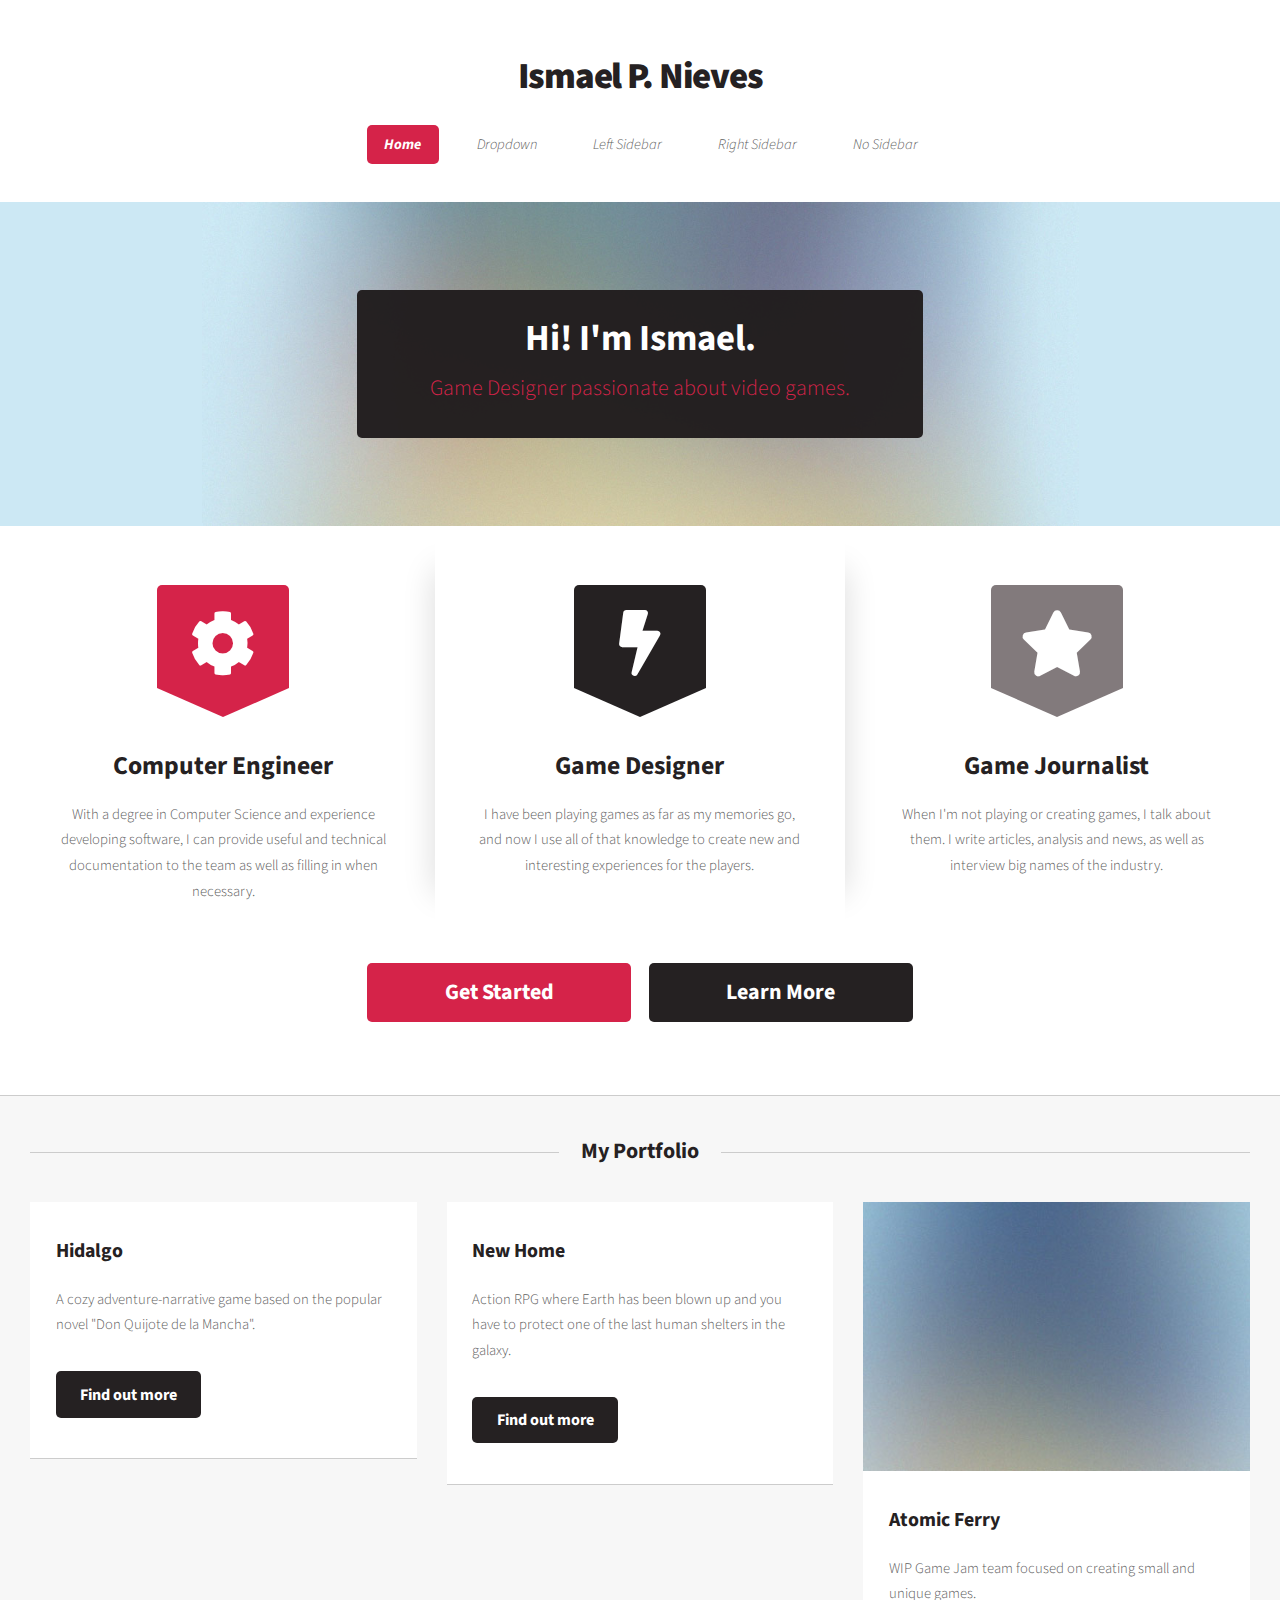
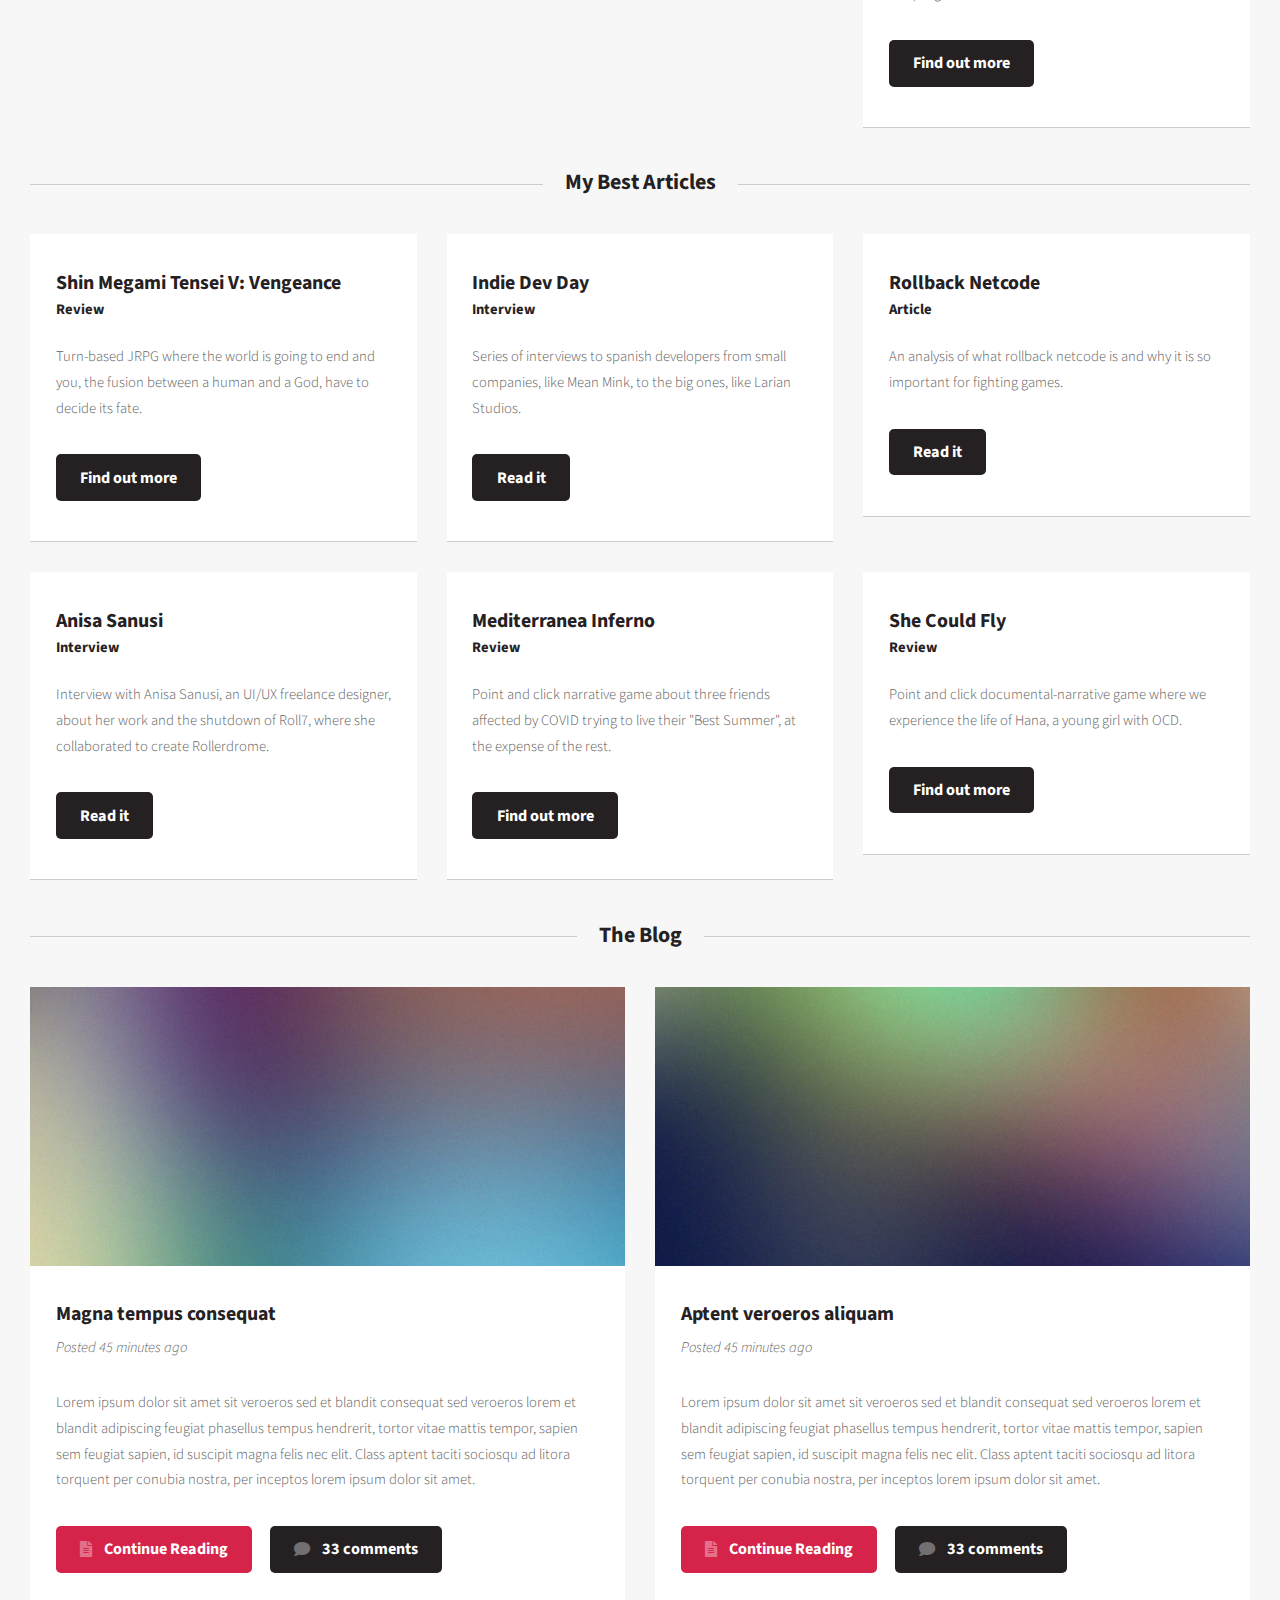
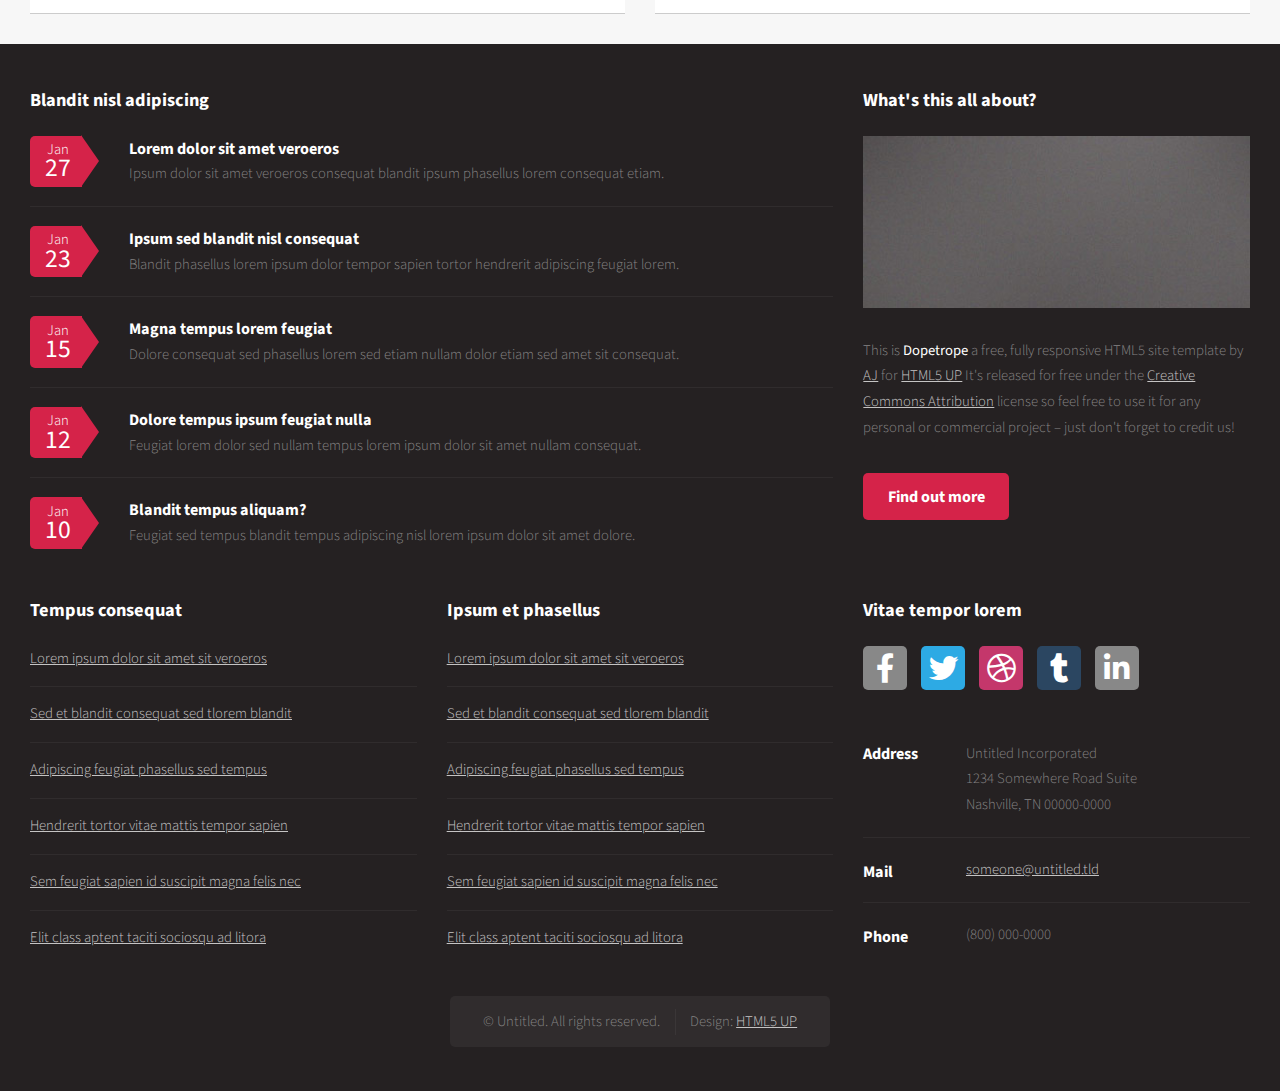
==== commit 2edd06c8: "Added missing links" ====
--- a/index.html
+++ b/index.html
@@ -6,7 +6,7 @@
 -->
 <html>
 	<head>
-		<title>Dopetrope by HTML5 UP</title>
+		<title>Ismael P. Nieves</title>
 		<meta charset="utf-8" />
 		<meta name="viewport" content="width=device-width, initial-scale=1, user-scalable=no" />
 		<link rel="stylesheet" href="assets/css/main.css" />
@@ -18,7 +18,7 @@
 				<section id="header">
 
 					<!-- Logo -->
-						<h1><a href="index.html">Dopetrope</a></h1>
+						<h1><a href="index.html">Ismael P. Nieves</a></h1>
 
 					<!-- Nav -->
 						<nav id="nav">
@@ -52,8 +52,8 @@
 					<!-- Banner -->
 						<section id="banner">
 							<header>
-								<h2>Howdy. This is Dopetrope.</h2>
-								<p>A responsive template by HTML5 UP</p>
+								<h2>Hi! I'm Ismael.</h2>
+								<p>Game Designer passionate about video games.</p>
 							</header>
 						</section>
 
@@ -64,28 +64,29 @@
 									<section class="first">
 										<i class="icon solid featured fa-cog"></i>
 										<header>
-											<h2>Ipsum consequat</h2>
+											<h2>Computer Engineer</h2>
 										</header>
-										<p>Nisl amet dolor sit ipsum veroeros sed blandit consequat veroeros et magna tempus.</p>
+										<p>With a degree in Computer Science and experience developing software, I can provide useful and technical documentation to the team as well as filling in when necessary.</p>
+									
 									</section>
 								</div>
 								<div class="col-4 col-12-medium">
 									<section class="middle">
 										<i class="icon solid featured alt fa-bolt"></i>
 										<header>
-											<h2>Magna etiam dolor</h2>
+											<h2>Game Designer</h2>
 										</header>
-										<p>Nisl amet dolor sit ipsum veroeros sed blandit consequat veroeros et magna tempus.</p>
-									</section>
+										<p>I have been playing games as far as my memories go, and now I use all of that knowledge to create new and interesting experiences for the players.</p>
+										</section>
 								</div>
 								<div class="col-4 col-12-medium">
 									<section class="last">
 										<i class="icon solid featured alt2 fa-star"></i>
 										<header>
-											<h2>Tempus adipiscing</h2>
+											<h2>Game Journalist</h2>
 										</header>
-										<p>Nisl amet dolor sit ipsum veroeros sed blandit consequat veroeros et magna tempus.</p>
-									</section>
+										<p>When I'm not playing or creating games, I talk about them. I write articles, analysis and news, as well as interview big names of the industry.</p>
+										</section>
 								</div>
 							</div>
 							<footer>
@@ -112,11 +113,11 @@
 										<div class="row">
 											<div class="col-4 col-6-medium col-12-small">
 												<section class="box">
-													<a href="#" class="image featured"><img src="images/pic02.jpg" alt="" /></a>
+													<a href="#" class="image featured"><img src="images/hidalgo.jpg" alt="" /></a>
 													<header>
-														<h3>Ipsum feugiat et dolor</h3>
+														<h3>Hidalgo</h3>
 													</header>
-													<p>Lorem ipsum dolor sit amet sit veroeros sed amet blandit consequat veroeros lorem blandit adipiscing et feugiat phasellus tempus dolore ipsum lorem dolore.</p>
+													<p>A cozy adventure-narrative game based on the popular novel "Don Quijote de la Mancha".</p>
 													<footer>
 														<ul class="actions">
 															<li><a href="#" class="button alt">Find out more</a></li>
@@ -126,11 +127,11 @@
 											</div>
 											<div class="col-4 col-6-medium col-12-small">
 												<section class="box">
-													<a href="#" class="image featured"><img src="images/pic03.jpg" alt="" /></a>
+													<a href="#" class="image featured"><img src="images/new-home.png" alt="" /></a>
 													<header>
-														<h3>Sed etiam lorem nulla</h3>
+														<h3>New Home</h3>
 													</header>
-													<p>Lorem ipsum dolor sit amet sit veroeros sed amet blandit consequat veroeros lorem blandit adipiscing et feugiat phasellus tempus dolore ipsum lorem dolore.</p>
+													<p>Action RPG where Earth has been blown up and you have to protect one of the last human shelters in the galaxy.</p>
 													<footer>
 														<ul class="actions">
 															<li><a href="#" class="button alt">Find out more</a></li>
@@ -142,51 +143,9 @@
 												<section class="box">
 													<a href="#" class="image featured"><img src="images/pic04.jpg" alt="" /></a>
 													<header>
-														<h3>Consequat et tempus</h3>
+														<h3>Atomic Ferry</h3>
 													</header>
-													<p>Lorem ipsum dolor sit amet sit veroeros sed amet blandit consequat veroeros lorem blandit adipiscing et feugiat phasellus tempus dolore ipsum lorem dolore.</p>
-													<footer>
-														<ul class="actions">
-															<li><a href="#" class="button alt">Find out more</a></li>
-														</ul>
-													</footer>
-												</section>
-											</div>
-											<div class="col-4 col-6-medium col-12-small">
-												<section class="box">
-													<a href="#" class="image featured"><img src="images/pic05.jpg" alt="" /></a>
-													<header>
-														<h3>Blandit sed adipiscing</h3>
-													</header>
-													<p>Lorem ipsum dolor sit amet sit veroeros sed amet blandit consequat veroeros lorem blandit adipiscing et feugiat phasellus tempus dolore ipsum lorem dolore.</p>
-													<footer>
-														<ul class="actions">
-															<li><a href="#" class="button alt">Find out more</a></li>
-														</ul>
-													</footer>
-												</section>
-											</div>
-											<div class="col-4 col-6-medium col-12-small">
-												<section class="box">
-													<a href="#" class="image featured"><img src="images/pic06.jpg" alt="" /></a>
-													<header>
-														<h3>Etiam nisl consequat</h3>
-													</header>
-													<p>Lorem ipsum dolor sit amet sit veroeros sed amet blandit consequat veroeros lorem blandit adipiscing et feugiat phasellus tempus dolore ipsum lorem dolore.</p>
-													<footer>
-														<ul class="actions">
-															<li><a href="#" class="button alt">Find out more</a></li>
-														</ul>
-													</footer>
-												</section>
-											</div>
-											<div class="col-4 col-6-medium col-12-small">
-												<section class="box">
-													<a href="#" class="image featured"><img src="images/pic07.jpg" alt="" /></a>
-													<header>
-														<h3>Dolore nisl feugiat</h3>
-													</header>
-													<p>Lorem ipsum dolor sit amet sit veroeros sed amet blandit consequat veroeros lorem blandit adipiscing et feugiat phasellus tempus dolore ipsum lorem dolore.</p>
+													<p>WIP Game Jam team focused on creating small and unique games.</p>
 													<footer>
 														<ul class="actions">
 															<li><a href="#" class="button alt">Find out more</a></li>
@@ -199,6 +158,108 @@
 
 							</div>
 							<div class="col-12">
+
+							<!-- Articles -->
+							<section>
+								<header class="major">
+									<h2>My Best Articles</h2>
+								</header>
+								<div class="row">
+									<div class="col-4 col-6-medium col-12-small">
+										<section class="box">
+											<a href="https://www.navigames.es/analisis/shin-megami-tensei-v-vengeance-pc/" class="image featured"><img src="https://i.imgur.com/1DMIme5.jpg" alt="" /></a>
+											<header>
+												<h3>Shin Megami Tensei V: Vengeance</h3>
+												<h5>Review</h5>
+											</header>
+											<p>Turn-based JRPG where the world is going to end and you, the fusion between a human and a God, have to decide its fate.</p>
+											<footer>
+												<ul class="actions">
+													<li><a href="#" class="button alt">Find out more</a></li>
+												</ul>
+											</footer>
+										</section>
+									</div>
+									<div class="col-4 col-6-medium col-12-small">
+										<section class="box">
+											<a href="https://www.navigames.es/articulos/como-es-trabajar-en-la-industria-del-videojuego-en-espana-entrevistas-indie-dev-day/" class="image featured"><img src="images/indie-dev-day.jpg" alt="" /></a>
+											<header>
+												<h3>Indie Dev Day</h3>
+												<h5>Interview</h5>
+											</header>
+											<p>Series of interviews to spanish developers from small companies, like Mean Mink, to the big ones, like Larian Studios.</p>
+											<footer>
+												<ul class="actions">
+													<li><a href="https://www.navigames.es/articulos/como-es-trabajar-en-la-industria-del-videojuego-en-espana-entrevistas-indie-dev-day/" class="button alt">Read it</a></li>
+												</ul>
+											</footer>
+										</section>
+									</div>
+									<div class="col-4 col-6-medium col-12-small">
+										<section class="box">
+											<a href="https://www.navigames.es/articulos/rollback-netcode-y-su-impacto-en-los-fighting-games/" class="image featured"><img src="https://i.imgur.com/qBrxv5A.jpg" alt="" /></a>
+											<header>
+												<h3>Rollback Netcode</h3>
+												<h5>Article</h5>
+											</header>
+											<p>An analysis of what rollback netcode is and why it is so important for fighting games.</p>
+											<footer>
+												<ul class="actions">
+													<li><a href="https://www.navigames.es/articulos/rollback-netcode-y-su-impacto-en-los-fighting-games/" class="button alt">Read it</a></li>
+												</ul>
+											</footer>
+										</section>
+									</div>
+									<div class="col-4 col-6-medium col-12-small">
+										<section class="box">
+											<a href="https://www.navigames.es/entrevistas/entrevista-guadalindie-anisa-sanusi/" class="image featured"><img src="https://i.imgur.com/tIayNBP.jpg" alt="" /></a>
+											<header>
+												<h3>Anisa Sanusi</h3>
+												<h5>Interview</h5>
+											</header>
+											<p>Interview with Anisa Sanusi, an UI/UX freelance designer, about her work and the shutdown of Roll7, where she collaborated to create Rollerdrome.</p>
+											<footer>
+												<ul class="actions">
+													<li><a href="https://www.navigames.es/entrevistas/entrevista-guadalindie-anisa-sanusi/" class="button alt">Read it</a></li>
+												</ul>
+											</footer>
+										</section>
+									</div>
+									<div class="col-4 col-6-medium col-12-small">
+										<section class="box">
+											<a href="#" class="image featured"><img src="https://i.imgur.com/oiV3iqJ.jpg" alt="" /></a>
+											<header>
+												<h3>Mediterranea Inferno</h3>
+												<h5>Review</h5>
+											</header>
+											<p>Point and click narrative game about three friends affected by COVID trying to live their "Best Summer", at the expense of the rest.</p>
+											<footer>
+												<ul class="actions">
+													<li><a href="https://www.navigames.es/analisis/mediterranea-inferno-ps4/" class="button alt">Find out more</a></li>
+												</ul>
+											</footer>
+										</section>
+									</div>
+									<div class="col-4 col-6-medium col-12-small">
+										<section class="box">
+											<a href="https://www.navigames.es/analisis/she-could-fly-pc/" class="image featured"><img src="https://i.imgur.com/PX7zuLq.jpg" alt="" /></a>
+											<header>
+												<h3>She Could Fly</h3>
+												<h5>Review</h5>
+											</header>
+											<p>Point and click documental-narrative game where we experience the life of Hana, a young girl with OCD.</p>
+											<footer>
+												<ul class="actions">
+													<li><a href="#" class="button alt">Find out more</a></li>
+												</ul>
+											</footer>
+										</section>
+									</div>
+								</div>
+							</section>
+
+					</div>
+					<div class="col-12">
 
 								<!-- Blog -->
 									<section>
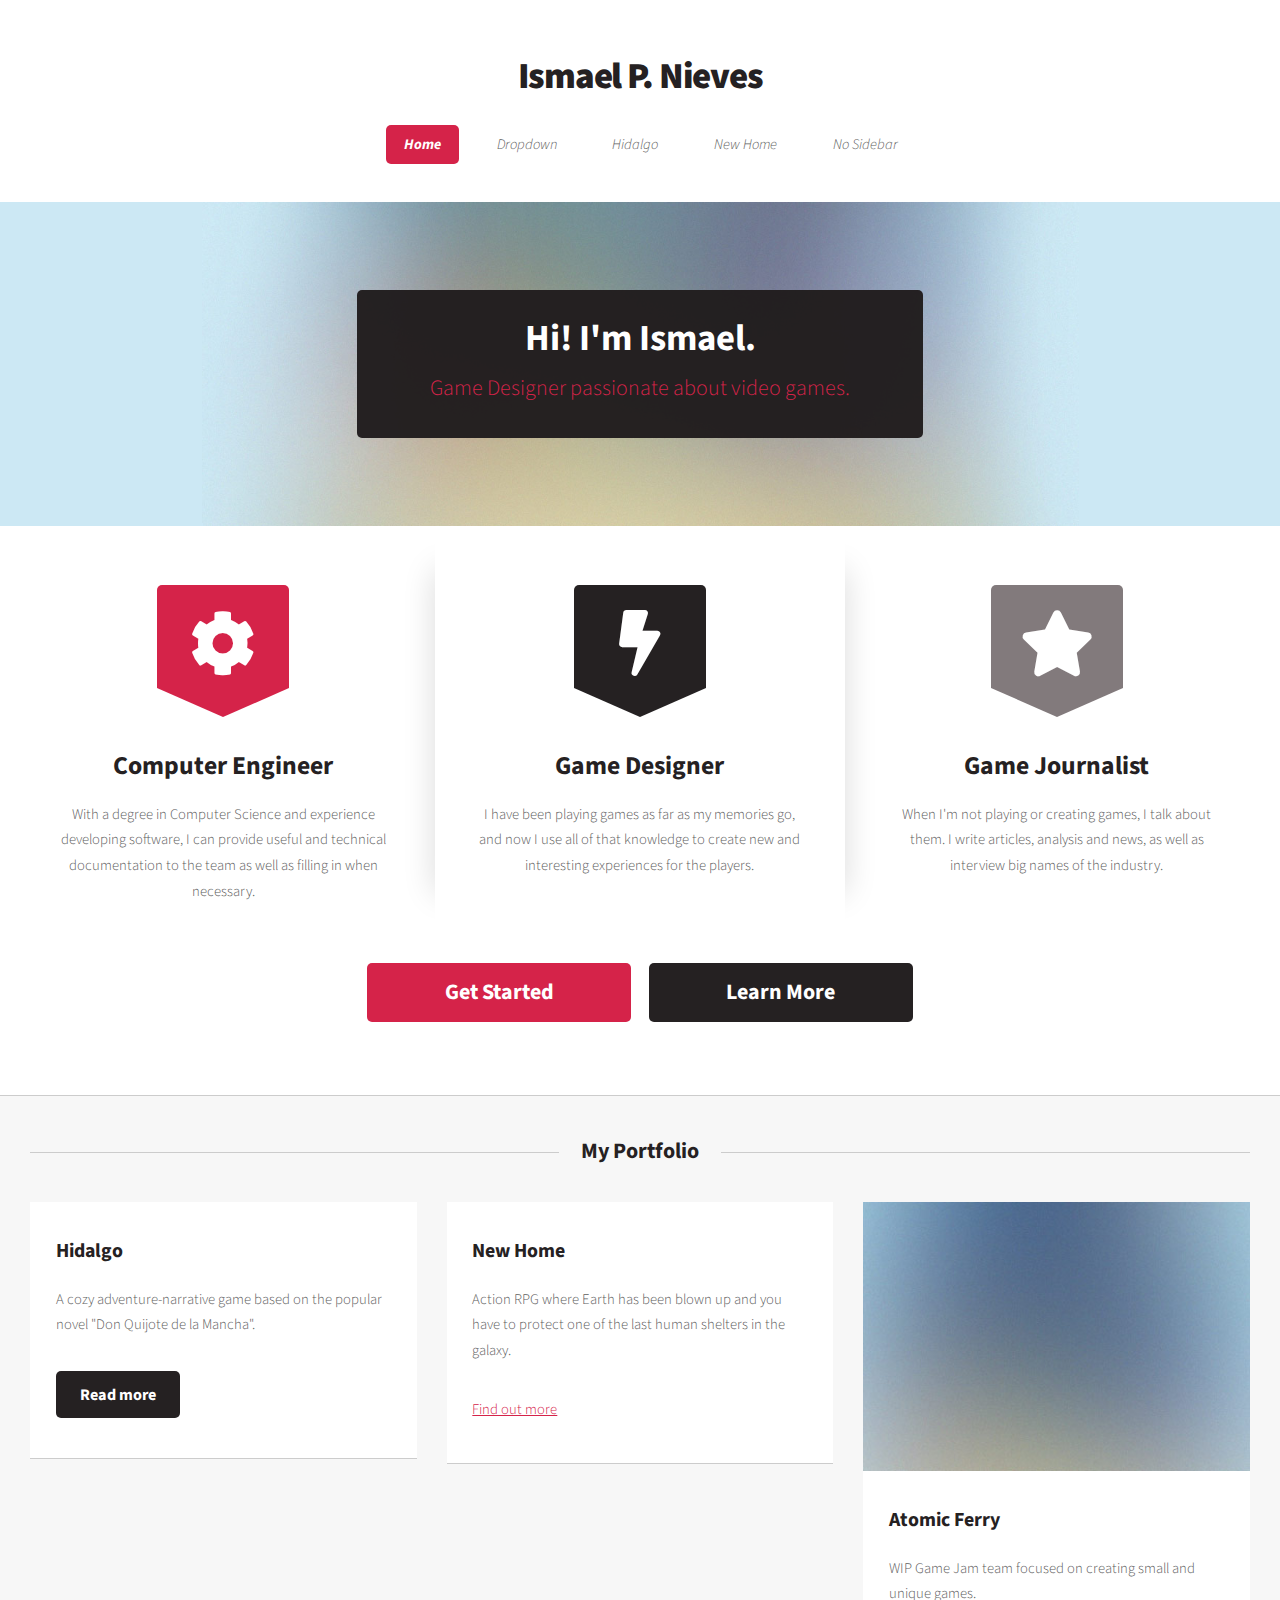
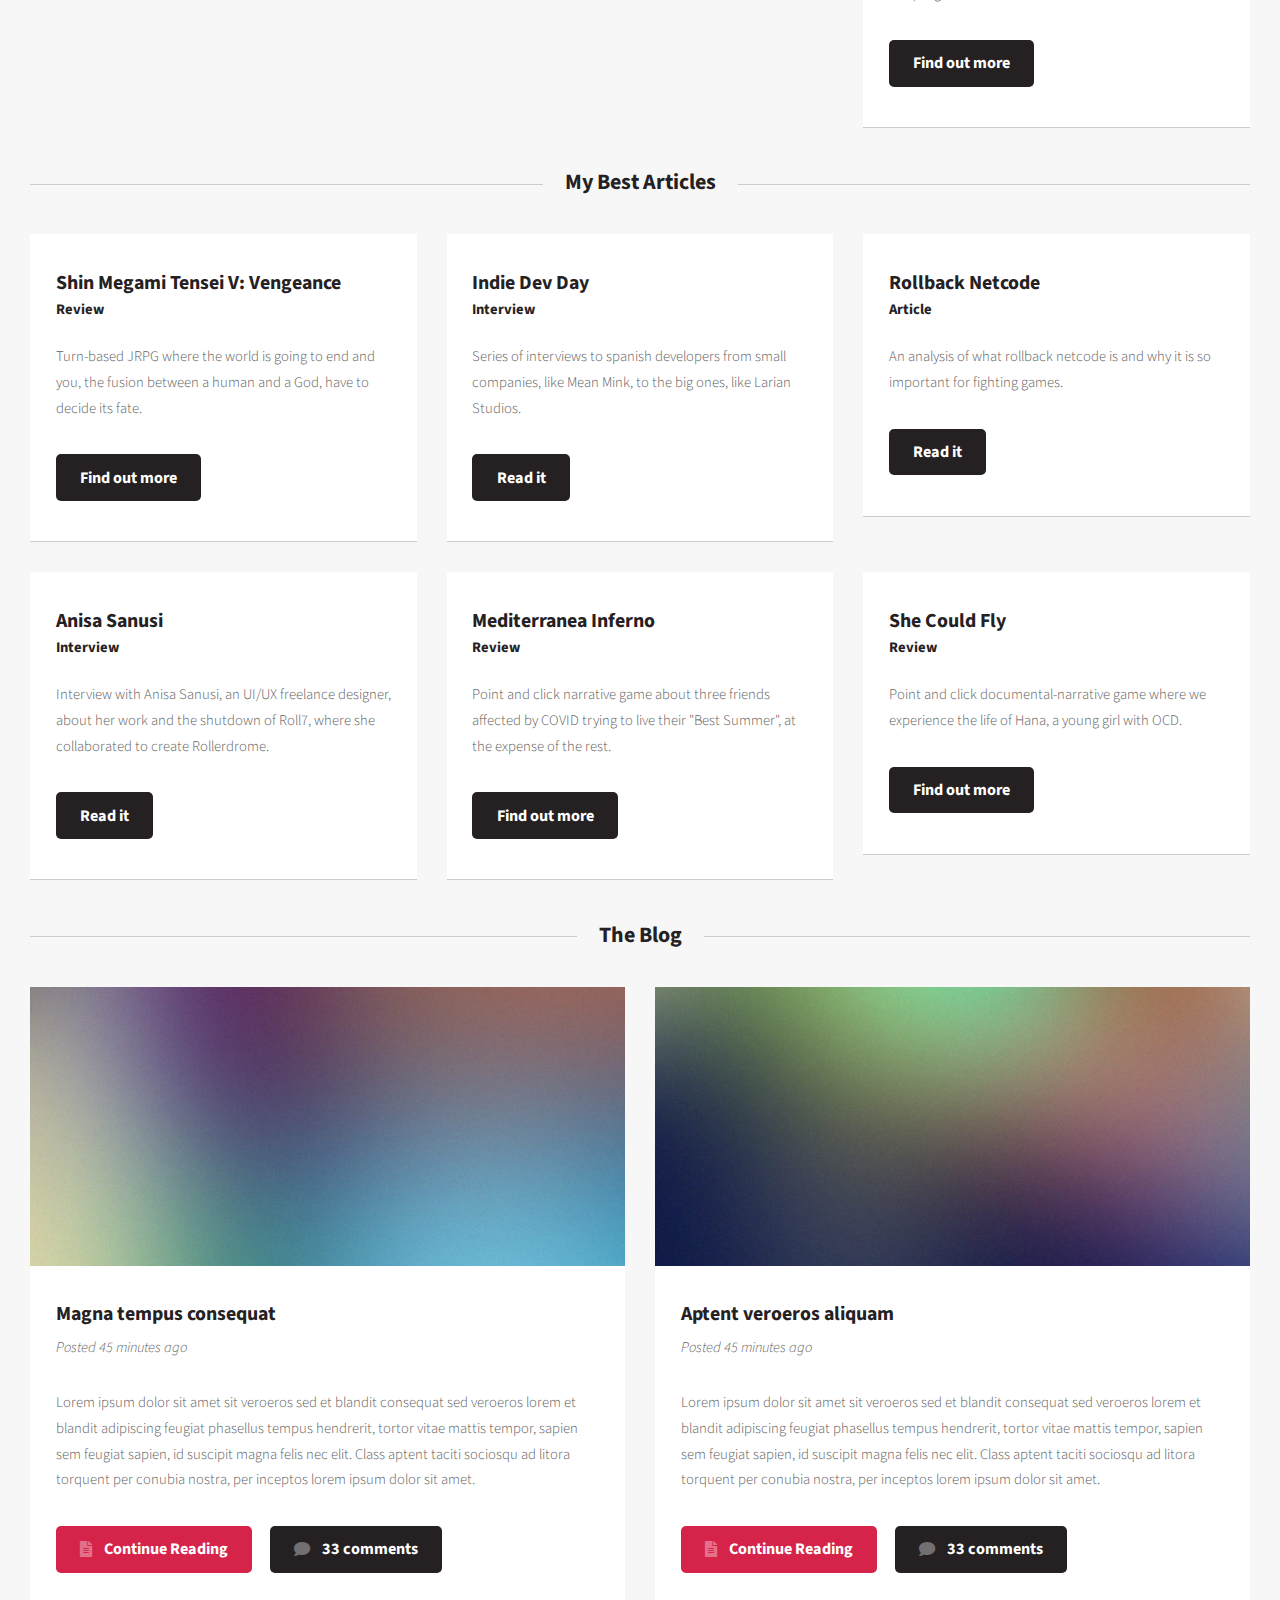
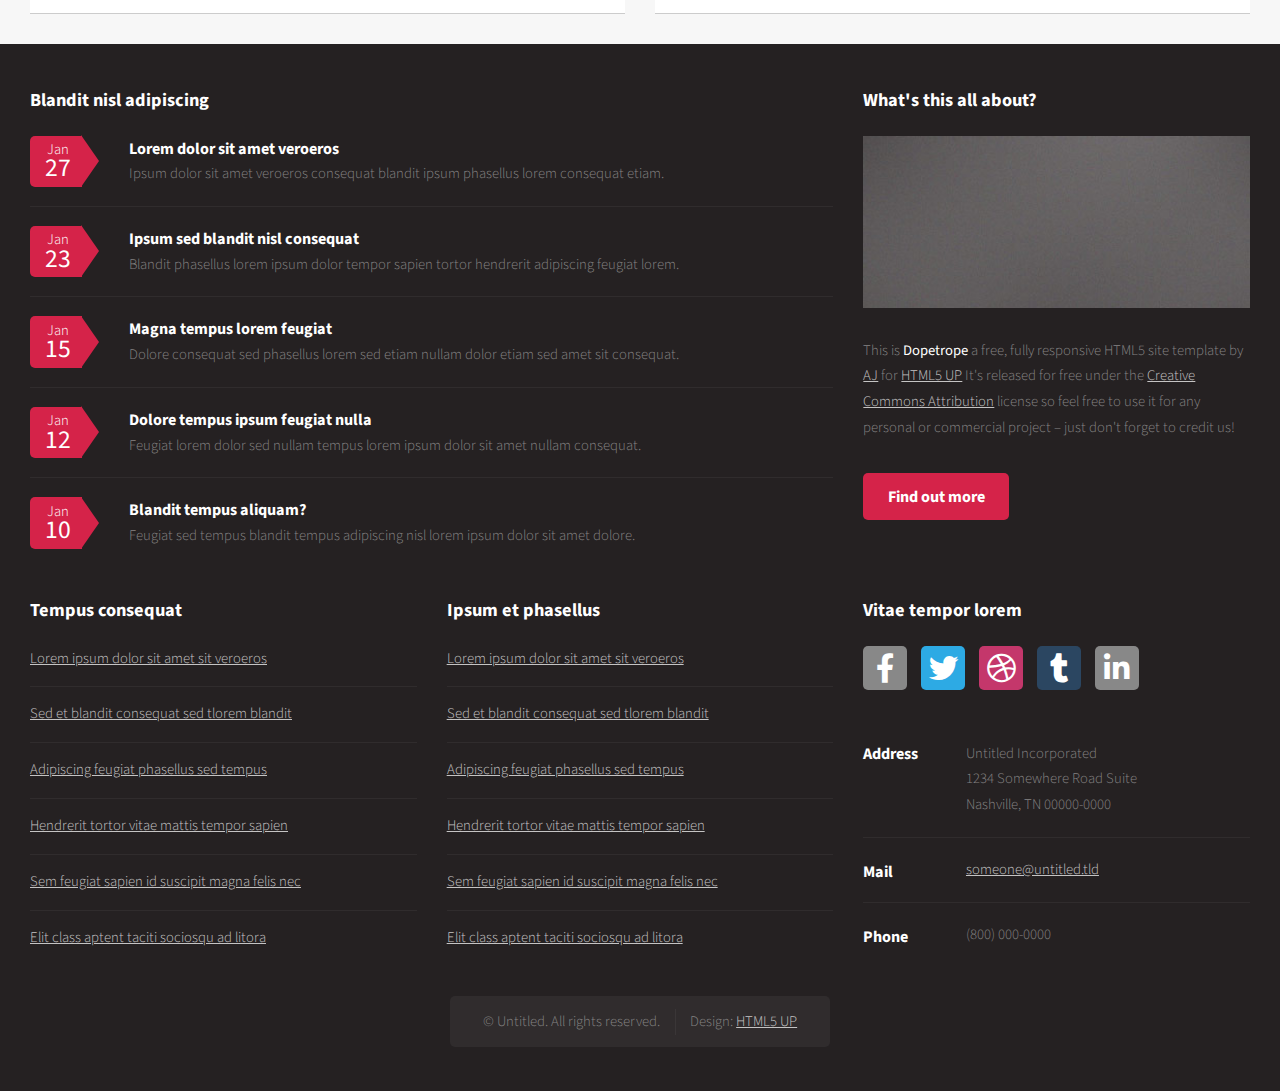
==== commit 138da608: "Fixed up bar + added missing image to New Home + added links in Index" ====
--- a/index.html
+++ b/index.html
@@ -43,8 +43,8 @@
 										<li><a href="#">Veroeros feugiat</a></li>
 									</ul>
 								</li>
-								<li><a href="left-sidebar.html">Left Sidebar</a></li>
-								<li><a href="right-sidebar.html">Right Sidebar</a></li>
+								<li><a href="hidalgo.html">Hidalgo</a></li>
+								<li><a href="new-home.html">New Home</a></li>
 								<li><a href="no-sidebar.html">No Sidebar</a></li>
 							</ul>
 						</nav>
@@ -113,28 +113,28 @@
 										<div class="row">
 											<div class="col-4 col-6-medium col-12-small">
 												<section class="box">
-													<a href="#" class="image featured"><img src="images/hidalgo.jpg" alt="" /></a>
+													<a href="hidalgo.html" class="image featured"><img src="images/hidalgo.jpg" alt="" /></a>
 													<header>
 														<h3>Hidalgo</h3>
 													</header>
 													<p>A cozy adventure-narrative game based on the popular novel "Don Quijote de la Mancha".</p>
 													<footer>
 														<ul class="actions">
-															<li><a href="#" class="button alt">Find out more</a></li>
+															<li><a href="hidalgo.html" class="button alt">Read more</a></li>
 														</ul>
 													</footer>
 												</section>
 											</div>
 											<div class="col-4 col-6-medium col-12-small">
 												<section class="box">
-													<a href="#" class="image featured"><img src="images/new-home.png" alt="" /></a>
+													<a href="new-home.html" class="image featured"><img src="images/new-home.png" alt="" /></a>
 													<header>
 														<h3>New Home</h3>
 													</header>
 													<p>Action RPG where Earth has been blown up and you have to protect one of the last human shelters in the galaxy.</p>
 													<footer>
 														<ul class="actions">
-															<li><a href="#" class="button alt">Find out more</a></li>
+															<li><a href="new-home.html" class="Read more">Find out more</a></li>
 														</ul>
 													</footer>
 												</section>
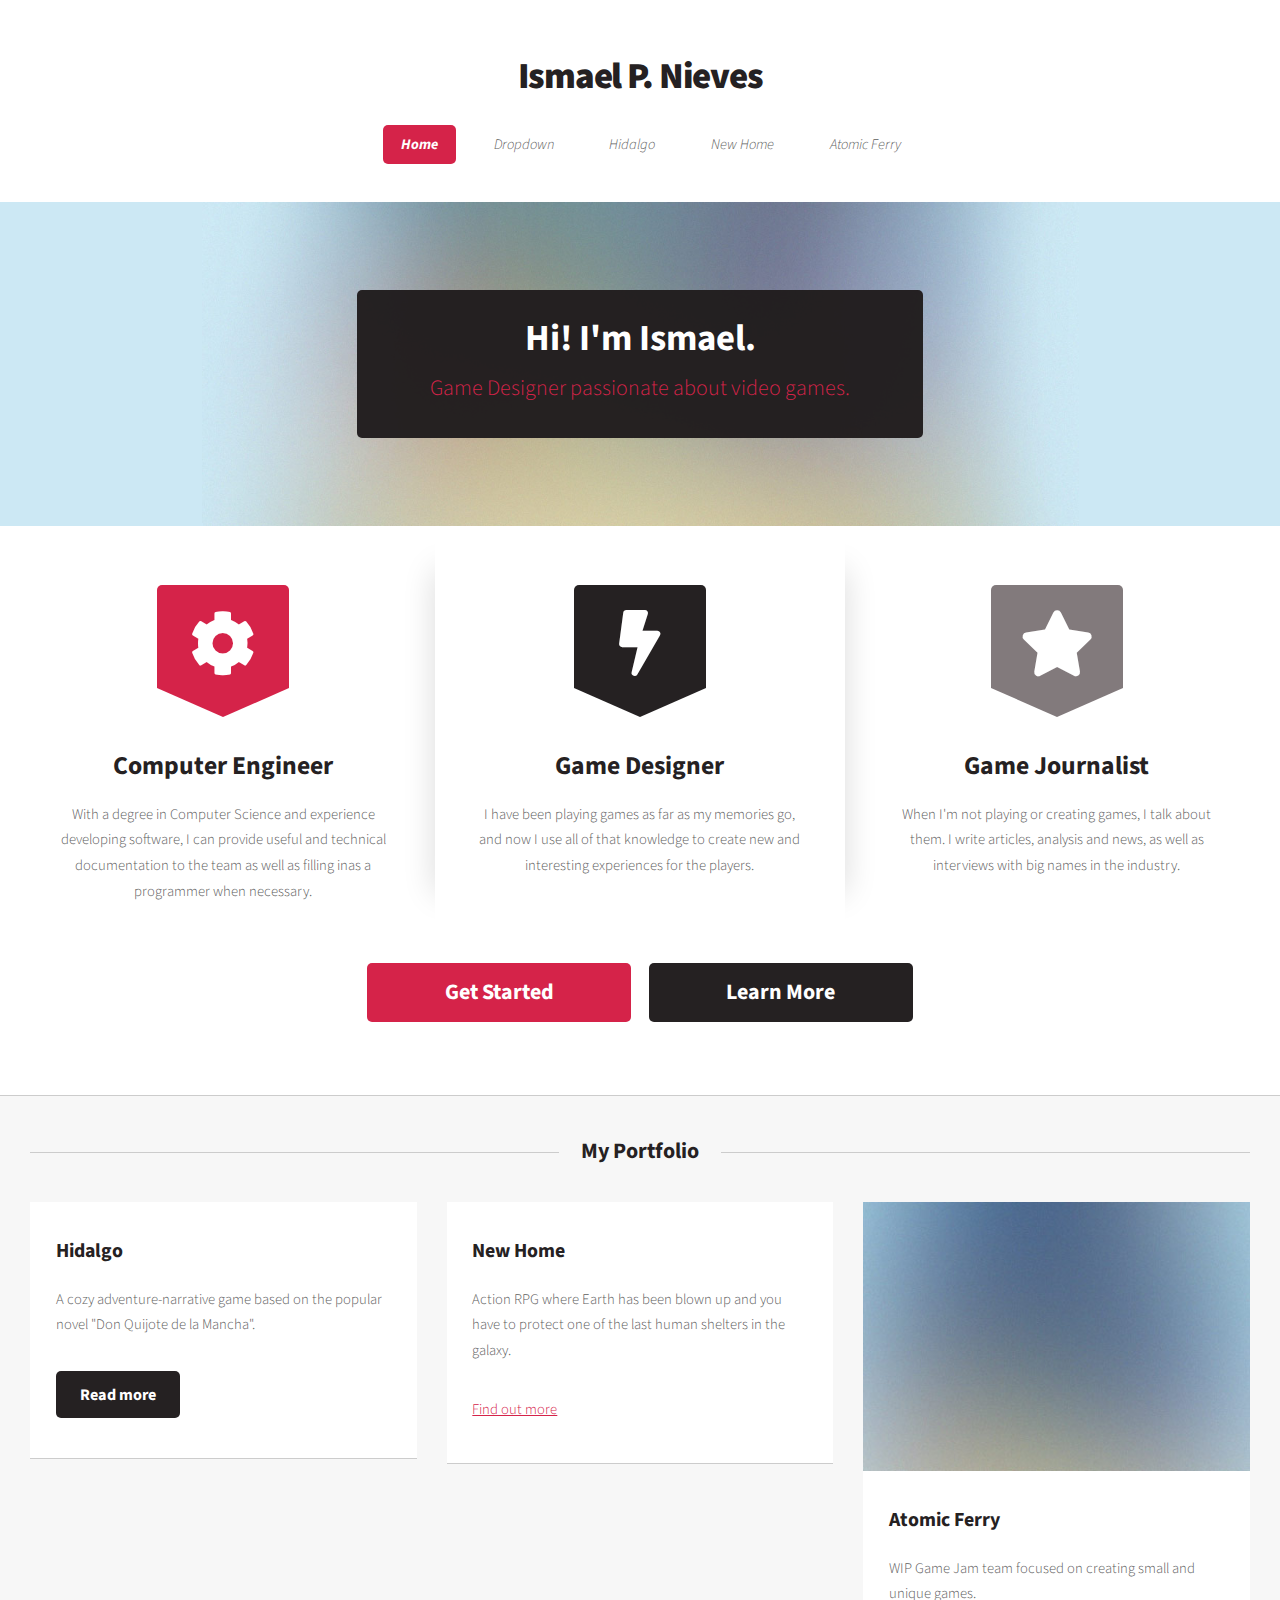
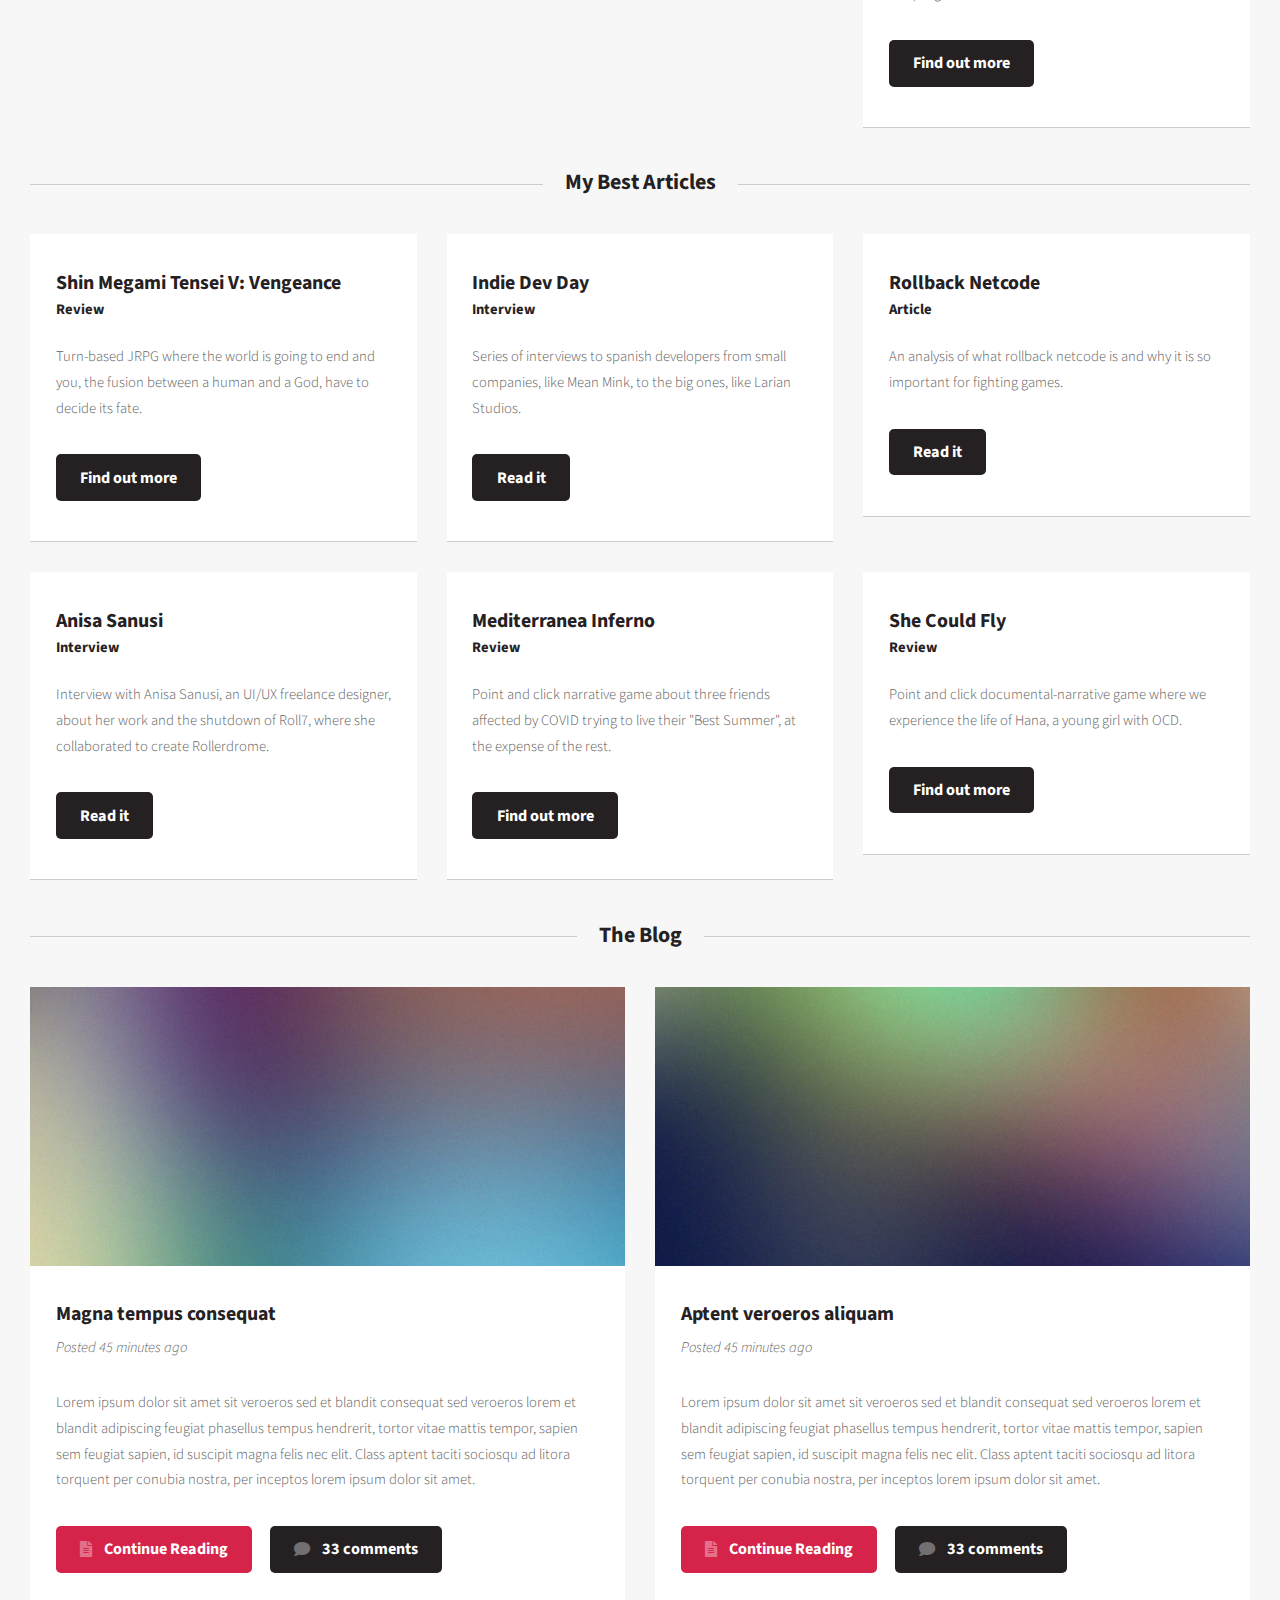
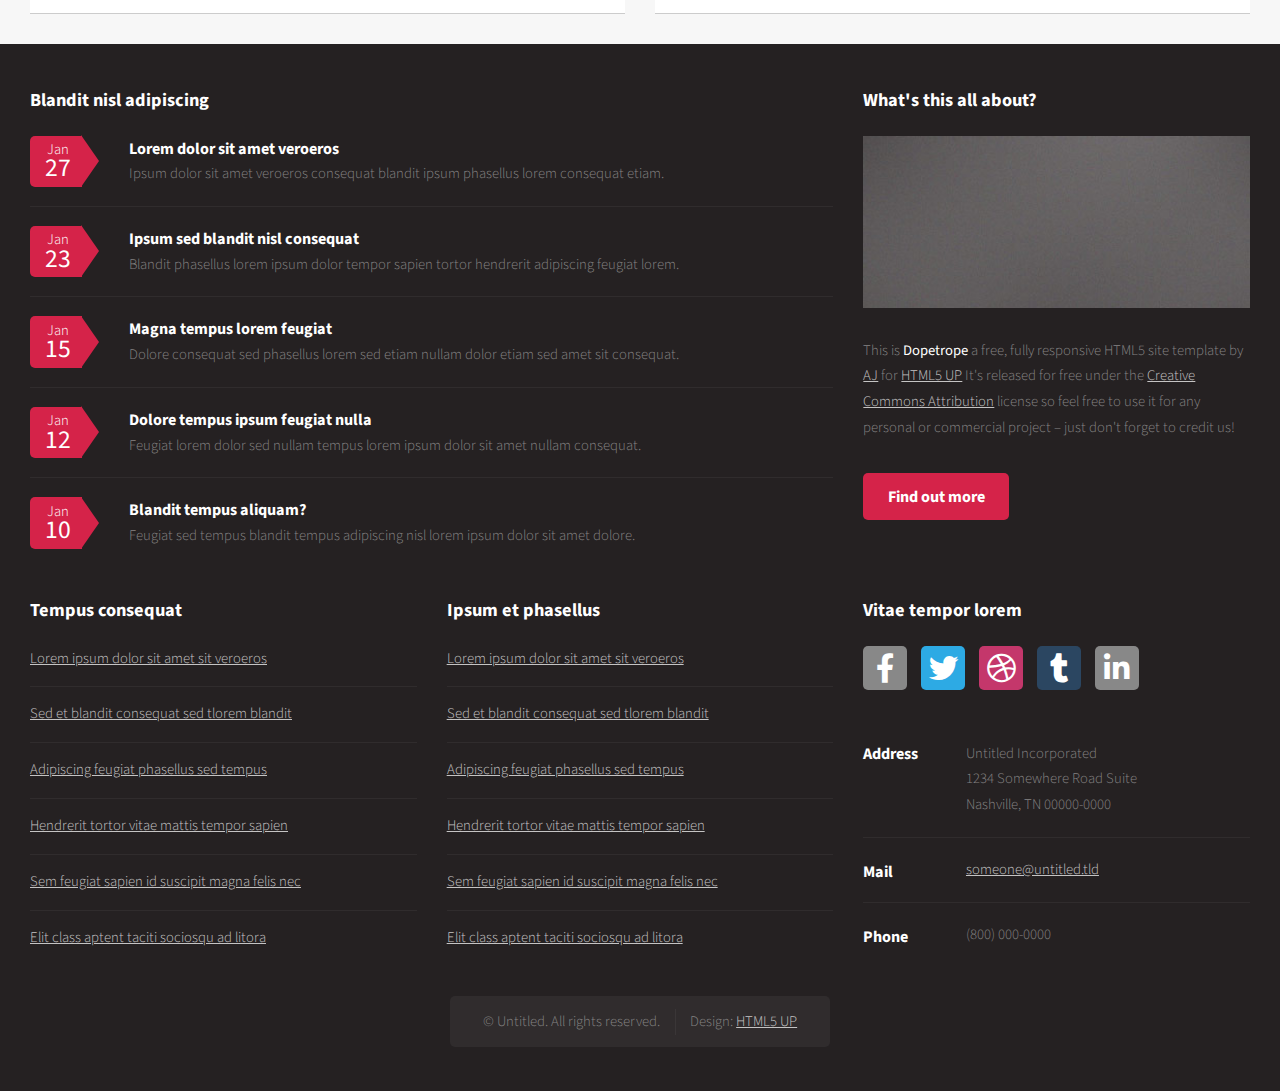
==== commit 498efb81: "Added Atomic Ferry page + erratum correction" ====
--- a/index.html
+++ b/index.html
@@ -45,7 +45,7 @@
 								</li>
 								<li><a href="hidalgo.html">Hidalgo</a></li>
 								<li><a href="new-home.html">New Home</a></li>
-								<li><a href="no-sidebar.html">No Sidebar</a></li>
+								<li><a href="atomic-ferry.html">Atomic Ferry</a></li>
 							</ul>
 						</nav>
 
@@ -66,7 +66,7 @@
 										<header>
 											<h2>Computer Engineer</h2>
 										</header>
-										<p>With a degree in Computer Science and experience developing software, I can provide useful and technical documentation to the team as well as filling in when necessary.</p>
+										<p>With a degree in Computer Science and experience developing software, I can provide useful and technical documentation to the team as well as filling inas a programmer when necessary.</p>
 									
 									</section>
 								</div>
@@ -85,7 +85,7 @@
 										<header>
 											<h2>Game Journalist</h2>
 										</header>
-										<p>When I'm not playing or creating games, I talk about them. I write articles, analysis and news, as well as interview big names of the industry.</p>
+										<p>When I'm not playing or creating games, I talk about them. I write articles, analysis and news, as well as interviews with big names in the industry.</p>
 										</section>
 								</div>
 							</div>
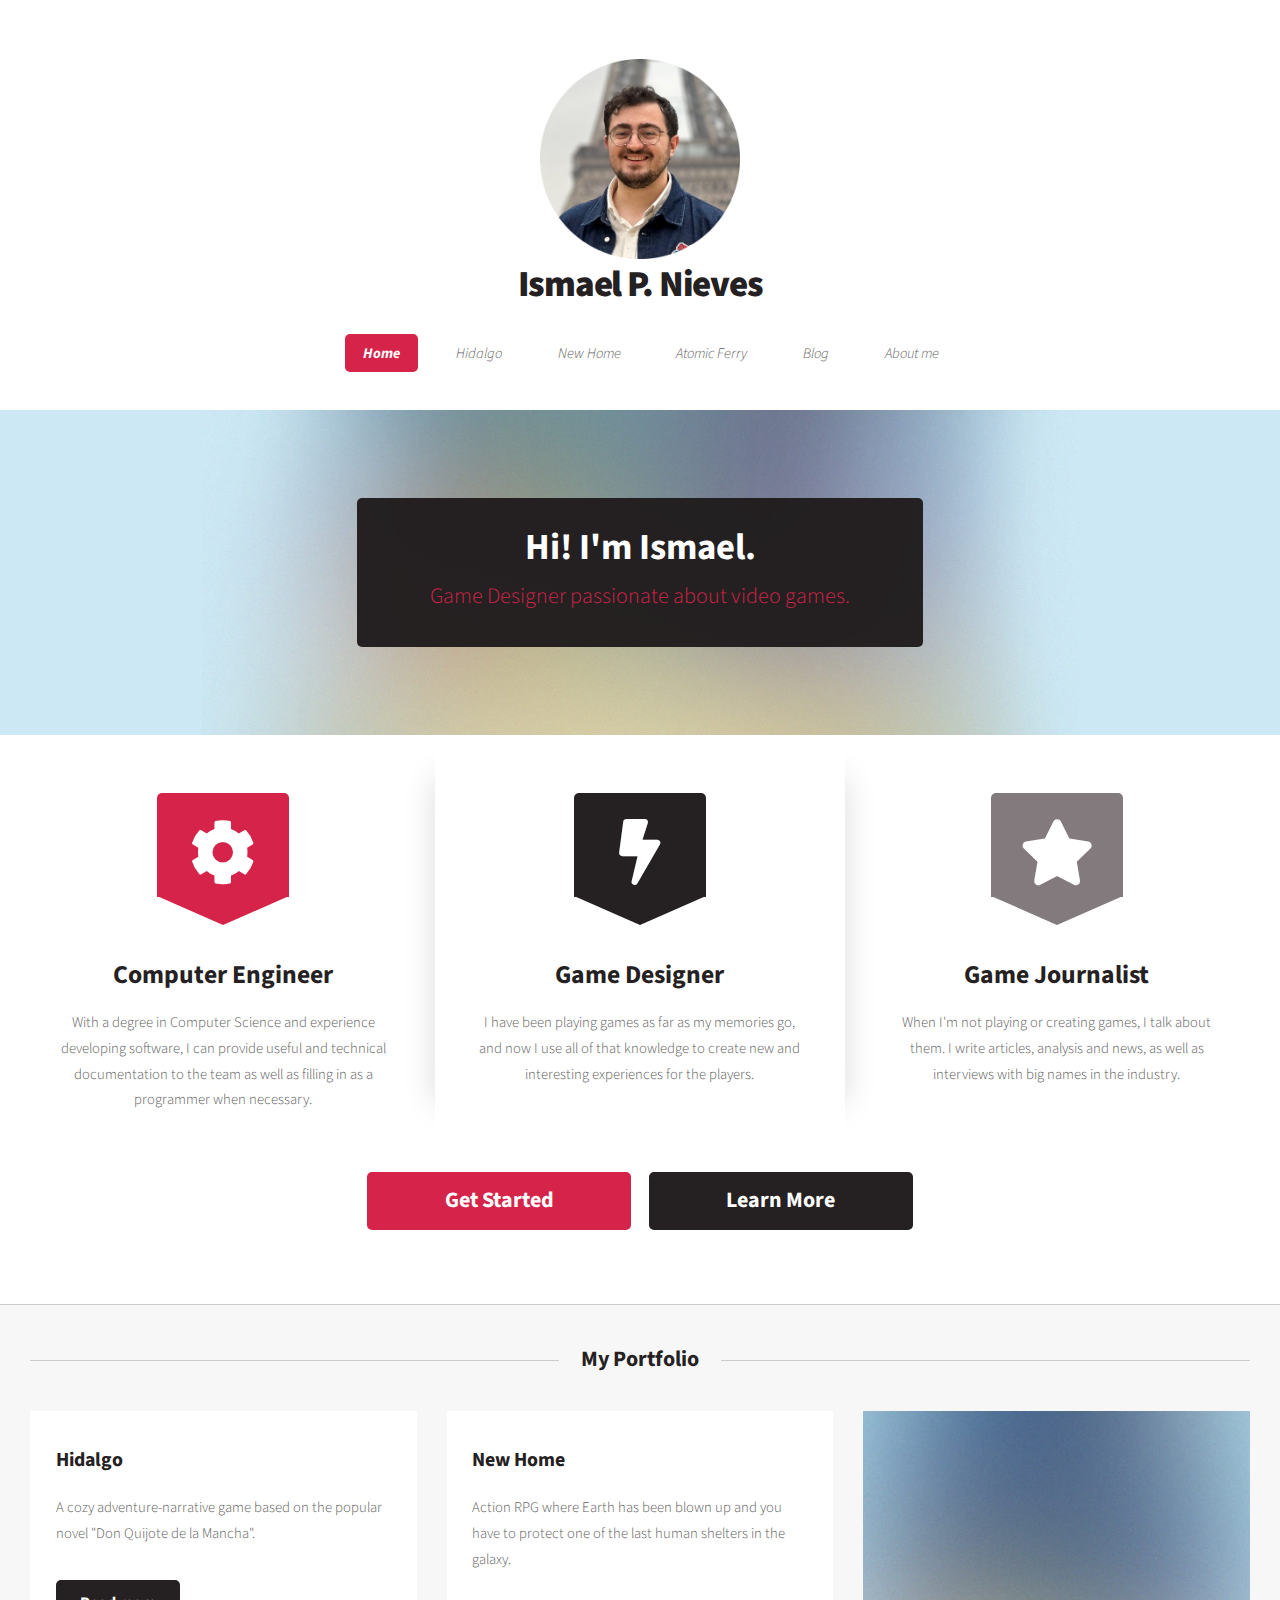
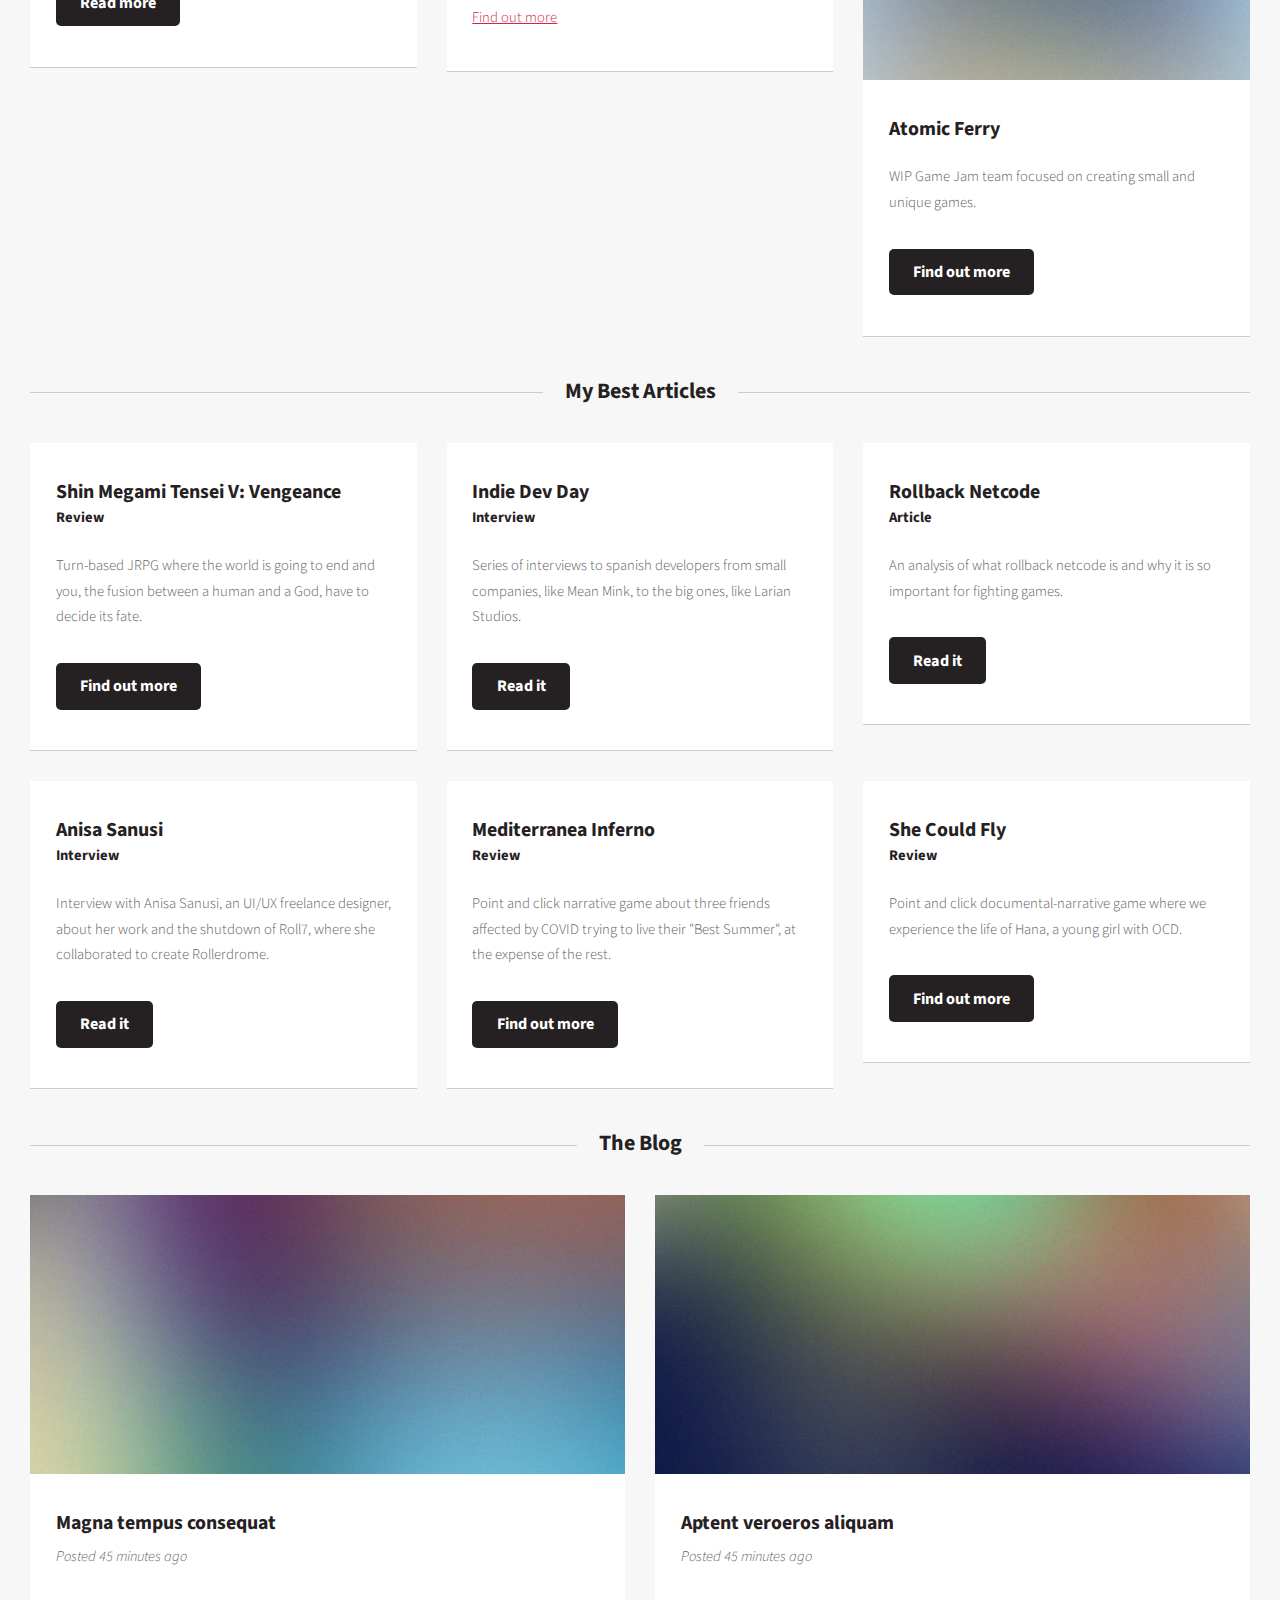
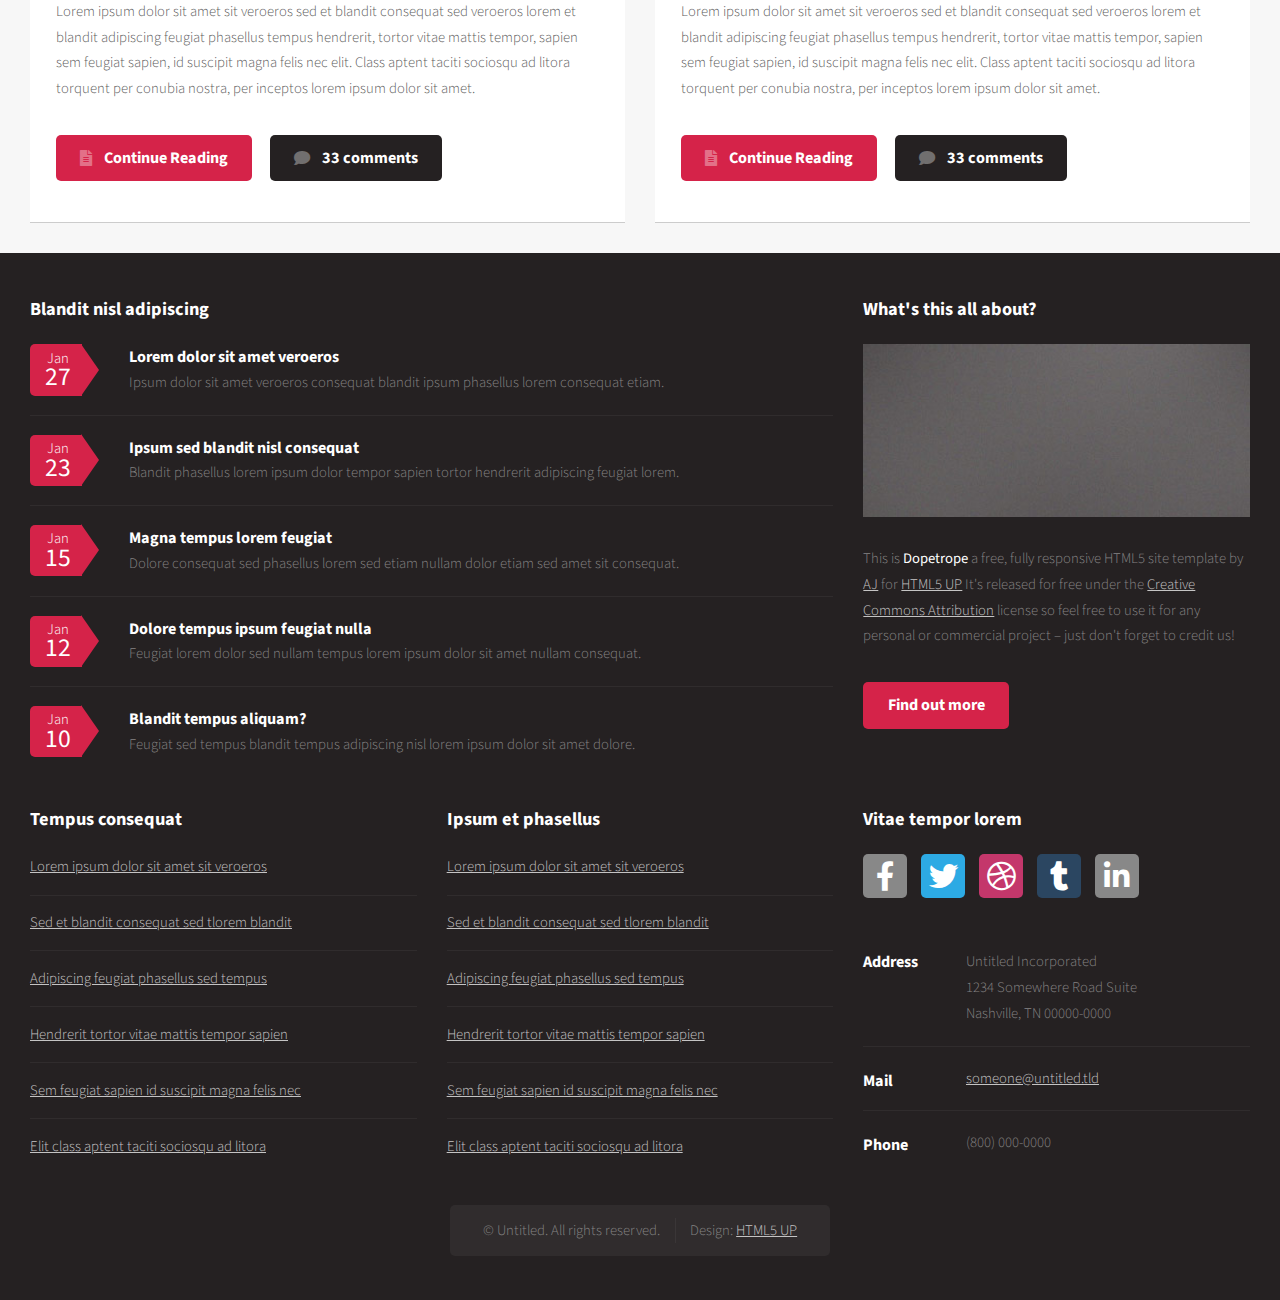
==== commit e658f8ff: "About me + fixes" ====
--- a/index.html
+++ b/index.html
@@ -17,6 +17,8 @@
 			<!-- Header -->
 				<section id="header">
 
+					<!-- Picture -->
+						<a href="index.html"><img src="assets/images/paris-modified.png" alt="image" width="200" height="200"></a>
 					<!-- Logo -->
 						<h1><a href="index.html">Ismael P. Nieves</a></h1>
 
@@ -24,28 +26,11 @@
 						<nav id="nav">
 							<ul>
 								<li class="current"><a href="index.html">Home</a></li>
-								<li>
-									<a href="#">Dropdown</a>
-									<ul>
-										<li><a href="#">Lorem ipsum dolor</a></li>
-										<li><a href="#">Magna phasellus</a></li>
-										<li><a href="#">Etiam dolore nisl</a></li>
-										<li>
-											<a href="#">Phasellus consequat</a>
-											<ul>
-												<li><a href="#">Magna phasellus</a></li>
-												<li><a href="#">Etiam dolore nisl</a></li>
-												<li><a href="#">Veroeros feugiat</a></li>
-												<li><a href="#">Nisl sed aliquam</a></li>
-												<li><a href="#">Dolore adipiscing</a></li>
-											</ul>
-										</li>
-										<li><a href="#">Veroeros feugiat</a></li>
-									</ul>
-								</li>
 								<li><a href="hidalgo.html">Hidalgo</a></li>
 								<li><a href="new-home.html">New Home</a></li>
 								<li><a href="atomic-ferry.html">Atomic Ferry</a></li>
+								<li><a href="my-blog-list.html">Blog</a></li>
+								<li><a href="my-about.html">About me</a></li>
 							</ul>
 						</nav>
 
@@ -66,7 +51,7 @@
 										<header>
 											<h2>Computer Engineer</h2>
 										</header>
-										<p>With a degree in Computer Science and experience developing software, I can provide useful and technical documentation to the team as well as filling inas a programmer when necessary.</p>
+										<p>With a degree in Computer Science and experience developing software, I can provide useful and technical documentation to the team as well as filling in as a programmer when necessary.</p>
 									
 									</section>
 								</div>
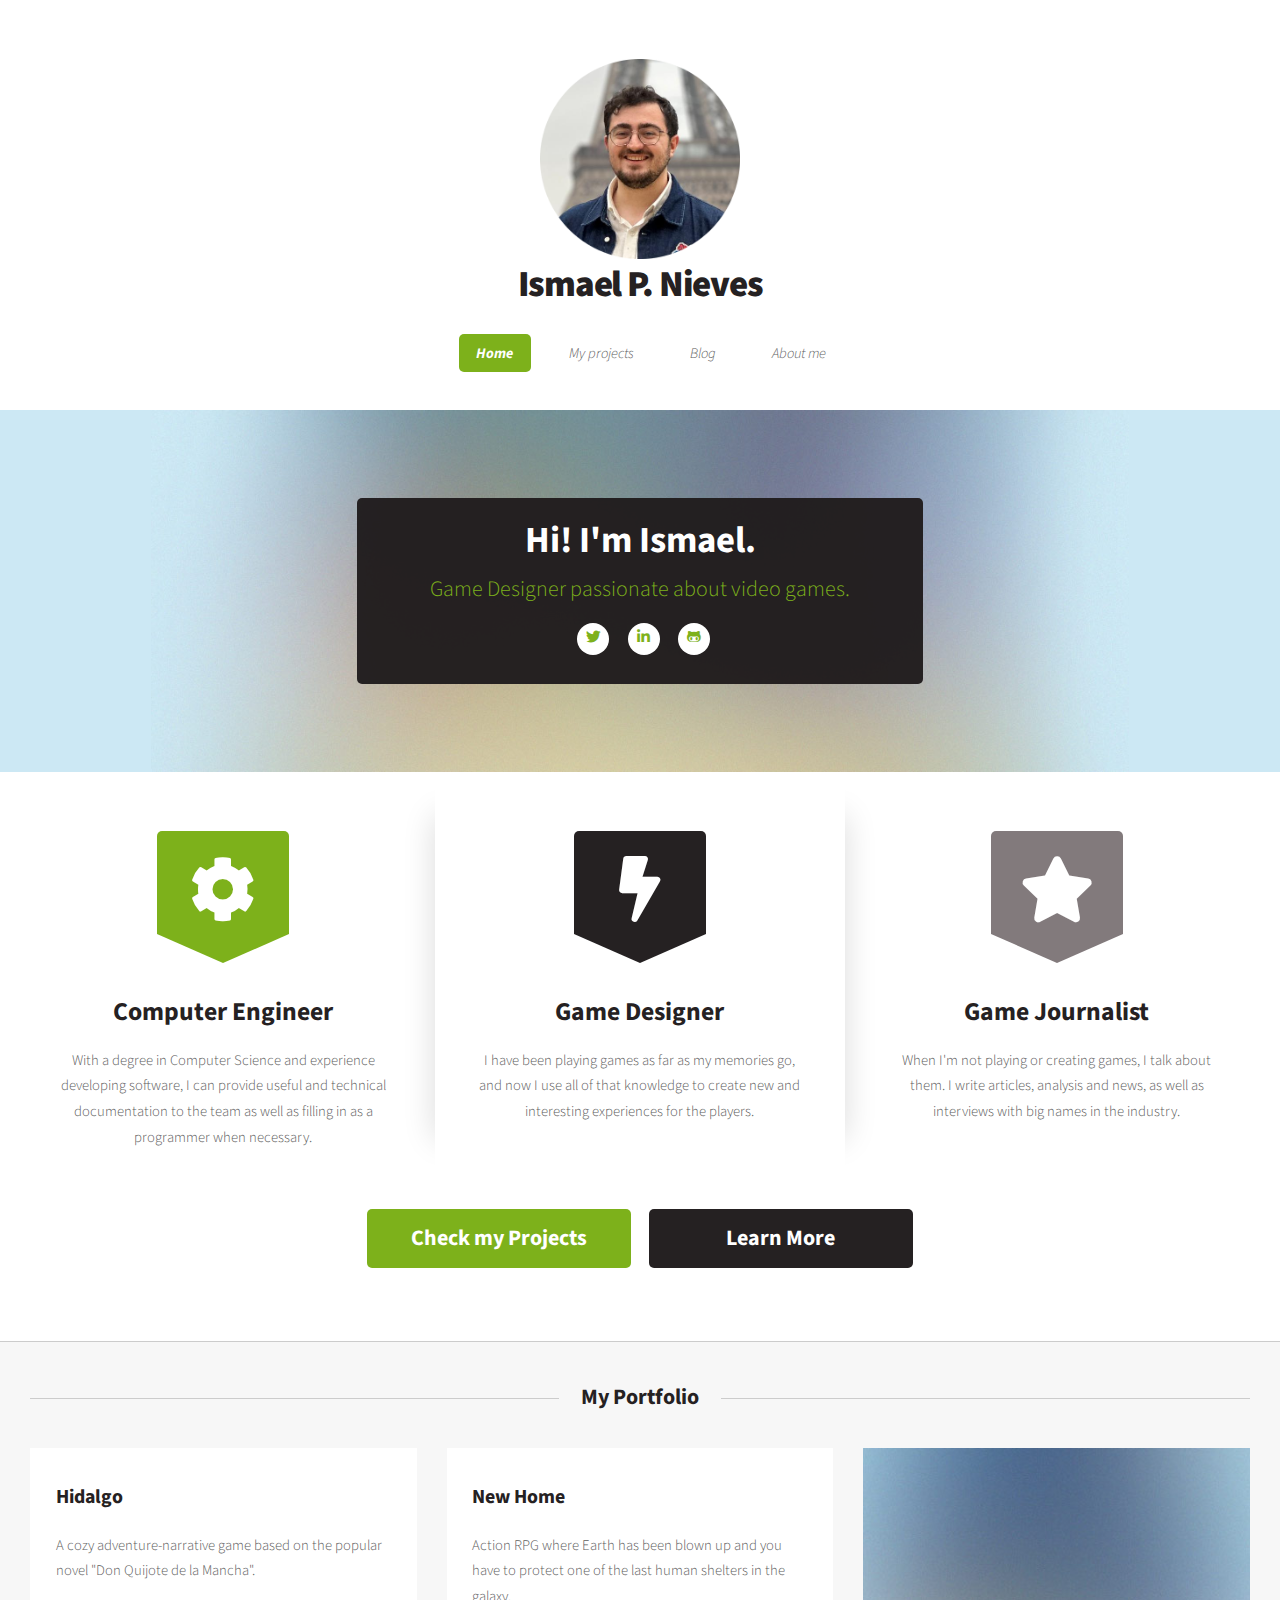
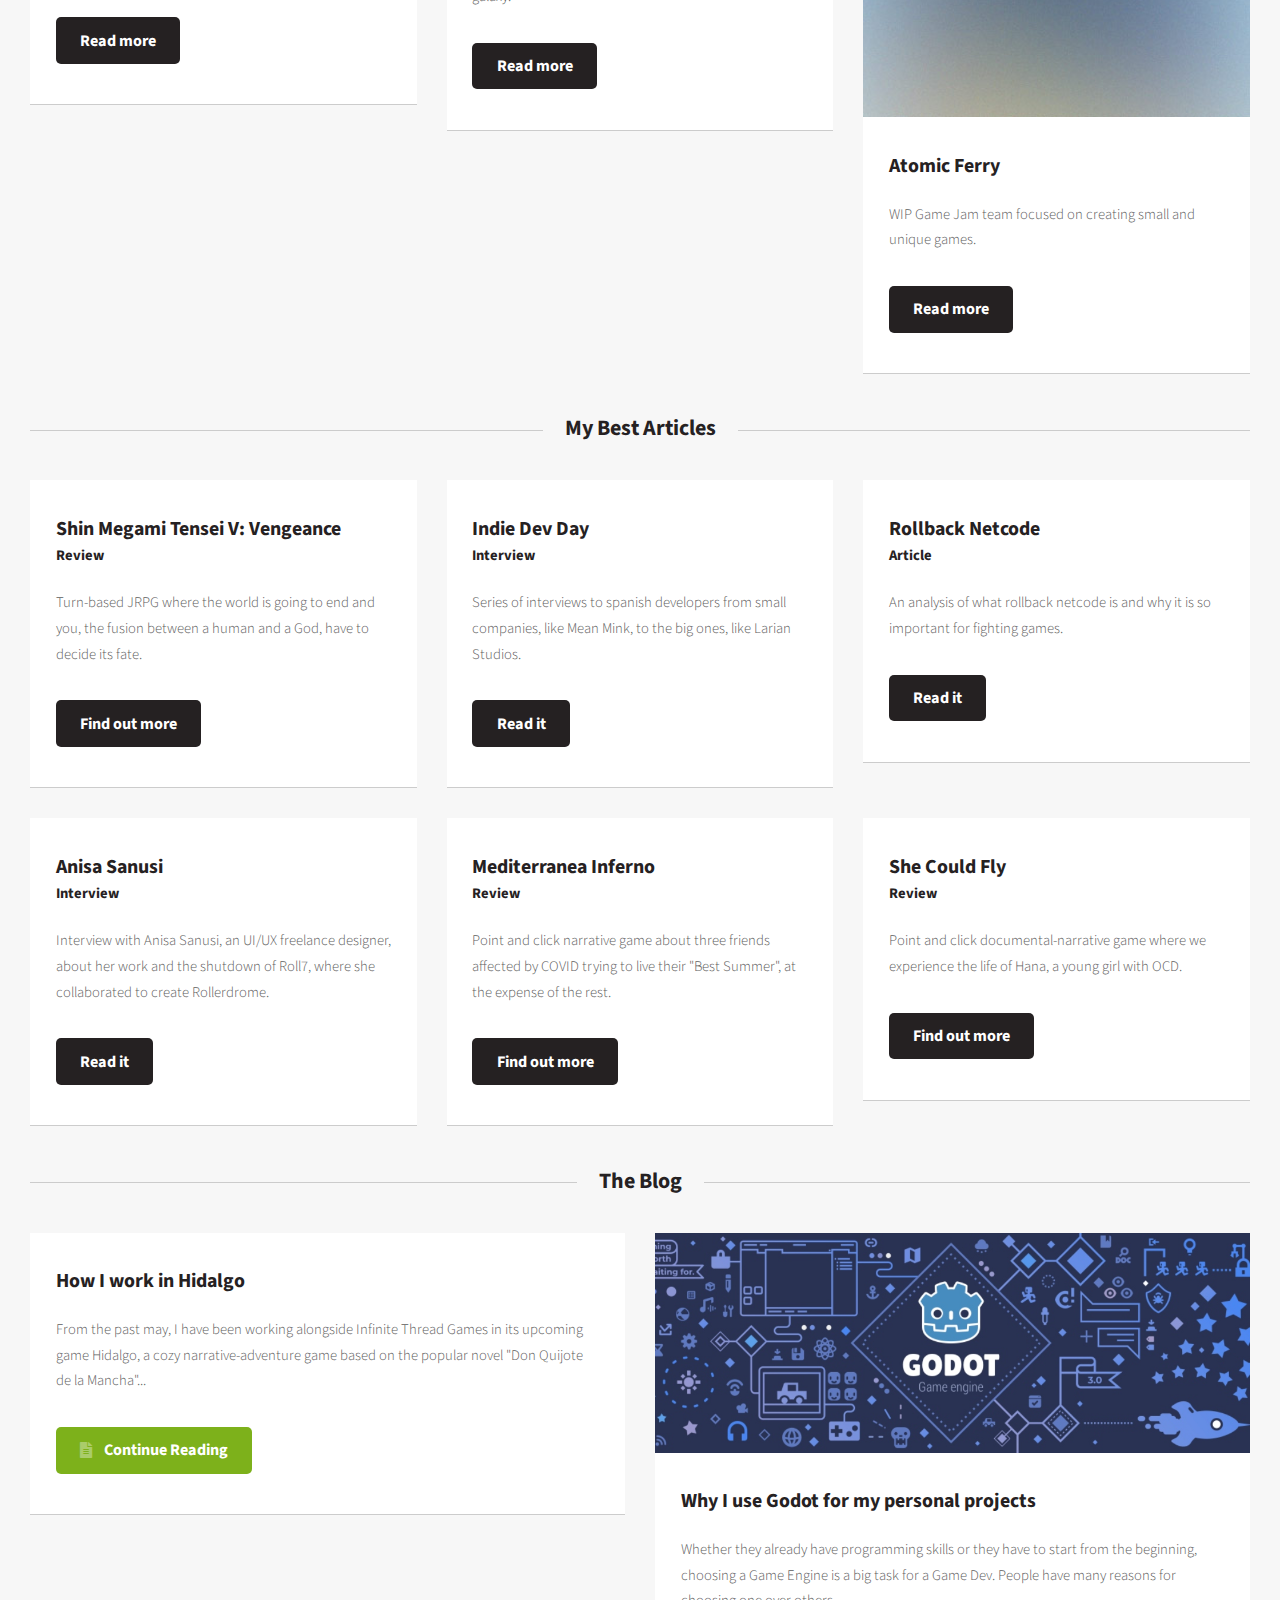
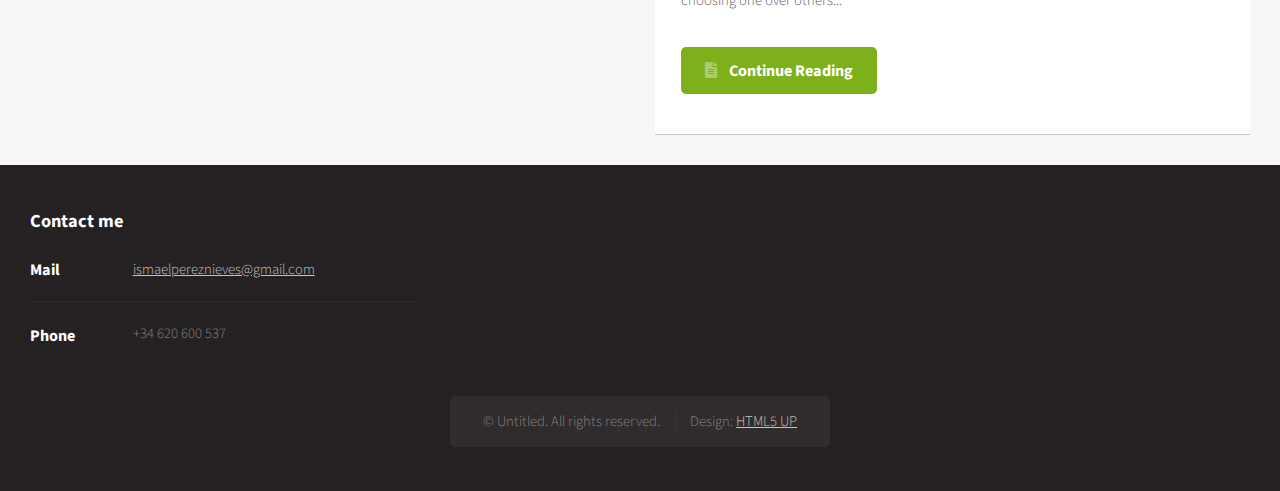
==== commit 77991ffb: "Project Gallery + Style change" ====
--- a/index.html
+++ b/index.html
@@ -10,6 +10,7 @@
 		<meta charset="utf-8" />
 		<meta name="viewport" content="width=device-width, initial-scale=1, user-scalable=no" />
 		<link rel="stylesheet" href="assets/css/main.css" />
+		<!-- <link id="theme-style" rel="stylesheet" href="assets/css/theme-8.css"> -->
 	</head>
 	<body class="homepage is-preload">
 		<div id="page-wrapper">
@@ -26,9 +27,7 @@
 						<nav id="nav">
 							<ul>
 								<li class="current"><a href="index.html">Home</a></li>
-								<li><a href="hidalgo.html">Hidalgo</a></li>
-								<li><a href="new-home.html">New Home</a></li>
-								<li><a href="atomic-ferry.html">Atomic Ferry</a></li>
+								<li><a href="project-gallery.html">My projects</a></li>
 								<li><a href="my-blog-list.html">Blog</a></li>
 								<li><a href="my-about.html">About me</a></li>
 							</ul>
@@ -39,6 +38,11 @@
 							<header>
 								<h2>Hi! I'm Ismael.</h2>
 								<p>Game Designer passionate about video games.</p>
+								<ul class="social-list list-inline py-3 mx-auto">
+									<li class="list-inline-item"><a href="https://x.com/ismael_gurr"><i class="fab fa-twitter fa-fw"></i></a></li>
+									<li class="list-inline-item"><a href="https://www.linkedin.com/in/ismael-p-nieves/"><i class="fab fa-linkedin-in fa-fw"></i></a></li>
+									<li class="list-inline-item"><a href="https://github.com/ismael-p-nieves"><i class="fab fa-github-alt fa-fw"></i></a></li>
+								</ul>
 							</header>
 						</section>
 
@@ -76,8 +80,8 @@
 							</div>
 							<footer>
 								<ul class="actions">
-									<li><a href="#" class="button large">Get Started</a></li>
-									<li><a href="#" class="button alt large">Learn More</a></li>
+									<li><a href="project-gallery.html" class="button large">Check my Projects</a></li>
+									<li><a href="my-about.html" class="button alt large">Learn More</a></li>
 								</ul>
 							</footer>
 						</section>
@@ -119,21 +123,21 @@
 													<p>Action RPG where Earth has been blown up and you have to protect one of the last human shelters in the galaxy.</p>
 													<footer>
 														<ul class="actions">
-															<li><a href="new-home.html" class="Read more">Find out more</a></li>
+															<li><a href="new-home.html" class="button alt">Read more</a></li>
 														</ul>
 													</footer>
 												</section>
 											</div>
 											<div class="col-4 col-6-medium col-12-small">
 												<section class="box">
-													<a href="#" class="image featured"><img src="images/pic04.jpg" alt="" /></a>
+													<a href="atomic-ferry.html" class="image featured"><img src="images/pic04.jpg" alt="" /></a>
 													<header>
 														<h3>Atomic Ferry</h3>
 													</header>
 													<p>WIP Game Jam team focused on creating small and unique games.</p>
 													<footer>
 														<ul class="actions">
-															<li><a href="#" class="button alt">Find out more</a></li>
+															<li><a href="atomic-ferry.html" class="button alt">Read more</a></li>
 														</ul>
 													</footer>
 												</section>
@@ -254,32 +258,28 @@
 										<div class="row">
 											<div class="col-6 col-12-small">
 												<section class="box">
-													<a href="#" class="image featured"><img src="images/pic08.jpg" alt="" /></a>
-													<header>
-														<h3>Magna tempus consequat</h3>
-														<p>Posted 45 minutes ago</p>
-													</header>
-													<p>Lorem ipsum dolor sit amet sit veroeros sed et blandit consequat sed veroeros lorem et blandit adipiscing feugiat phasellus tempus hendrerit, tortor vitae mattis tempor, sapien sem feugiat sapien, id suscipit magna felis nec elit. Class aptent taciti sociosqu ad litora torquent per conubia nostra, per inceptos lorem ipsum dolor sit amet.</p>
-													<footer>
-														<ul class="actions">
-															<li><a href="#" class="button icon solid fa-file-alt">Continue Reading</a></li>
-															<li><a href="#" class="button alt icon solid fa-comment">33 comments</a></li>
+													<a href="how-i-design-hidalgo.html" class="image featured"><img src="images/hidalgo.jpg" alt="" /></a>
+													<header>
+														<h3>How I work in Hidalgo</h3>
+													</header>
+													<p>From the past may, I have been working alongside Infinite Thread Games in its upcoming game Hidalgo, a cozy narrative-adventure game based on the popular novel "Don Quijote de la Mancha"...</p>
+													<footer>
+														<ul class="actions">
+															<li><a href="how-i-design-hidalgo.html" class="button icon solid fa-file-alt">Continue Reading</a></li>
 														</ul>
 													</footer>
 												</section>
 											</div>
 											<div class="col-6 col-12-small">
 												<section class="box">
-													<a href="#" class="image featured"><img src="images/pic09.jpg" alt="" /></a>
-													<header>
-														<h3>Aptent veroeros aliquam</h3>
-														<p>Posted 45 minutes ago</p>
-													</header>
-													<p>Lorem ipsum dolor sit amet sit veroeros sed et blandit consequat sed veroeros lorem et blandit adipiscing feugiat phasellus tempus hendrerit, tortor vitae mattis tempor, sapien sem feugiat sapien, id suscipit magna felis nec elit. Class aptent taciti sociosqu ad litora torquent per conubia nostra, per inceptos lorem ipsum dolor sit amet.</p>
-													<footer>
-														<ul class="actions">
-															<li><a href="#" class="button icon solid fa-file-alt">Continue Reading</a></li>
-															<li><a href="#" class="button alt icon solid fa-comment">33 comments</a></li>
+													<a href="why-use-godot.html" class="image featured"><img src="images/why-use-godot/godot-banner.jpg" alt="" /></a>
+													<header>
+														<h3>Why I use Godot for my personal projects</h3>
+													</header>
+													<p>Whether they already have programming skills or they have to start from the beginning, choosing a Game Engine is a big task for a Game Dev. People have many reasons for choosing one over others...</p>
+													<footer>
+														<ul class="actions">
+															<li><a href="why-use-godot.html" class="button icon solid fa-file-alt">Continue Reading</a></li>
 														</ul>
 													</footer>
 												</section>
@@ -293,137 +293,38 @@
 				</section>
 
 			<!-- Footer -->
-				<section id="footer">
-					<div class="container">
-						<div class="row">
-							<div class="col-8 col-12-medium">
-								<section>
-									<header>
-										<h2>Blandit nisl adipiscing</h2>
-									</header>
-									<ul class="dates">
-										<li>
-											<span class="date">Jan <strong>27</strong></span>
-											<h3><a href="#">Lorem dolor sit amet veroeros</a></h3>
-											<p>Ipsum dolor sit amet veroeros consequat blandit ipsum phasellus lorem consequat etiam.</p>
-										</li>
-										<li>
-											<span class="date">Jan <strong>23</strong></span>
-											<h3><a href="#">Ipsum sed blandit nisl consequat</a></h3>
-											<p>Blandit phasellus lorem ipsum dolor tempor sapien tortor hendrerit adipiscing feugiat lorem.</p>
-										</li>
-										<li>
-											<span class="date">Jan <strong>15</strong></span>
-											<h3><a href="#">Magna tempus lorem feugiat</a></h3>
-											<p>Dolore consequat sed phasellus lorem sed etiam nullam dolor etiam sed amet sit consequat.</p>
-										</li>
-										<li>
-											<span class="date">Jan <strong>12</strong></span>
-											<h3><a href="#">Dolore tempus ipsum feugiat nulla</a></h3>
-											<p>Feugiat lorem dolor sed nullam tempus lorem ipsum dolor sit amet nullam consequat.</p>
-										</li>
-										<li>
-											<span class="date">Jan <strong>10</strong></span>
-											<h3><a href="#">Blandit tempus aliquam?</a></h3>
-											<p>Feugiat sed tempus blandit tempus adipiscing nisl lorem ipsum dolor sit amet dolore.</p>
-										</li>
+			<section id="footer">
+				<div class="container">
+					<div class="row">
+						<div class="col-4 col-12-medium">
+							<section>
+								<header>
+									<h2>Contact me</h2>
+								</header>
+								<ul class="contact">
+									<li>
+										<h3>Mail</h3>
+										<p><a href="mailto:ismaelpereznieves@gmail.com">ismaelpereznieves@gmail.com</a></p>
+									</li>
+									<li>
+										<h3>Phone</h3>
+										<p>+34 620 600 537</p>
+									</li>
+								</ul>
+							</section>
+						</div>
+						<div class="col-12">
+
+							<!-- Copyright -->
+								<div id="copyright">
+									<ul class="links">
+										<li>&copy; Untitled. All rights reserved.</li><li>Design: <a href="http://html5up.net">HTML5 UP</a></li>
 									</ul>
-								</section>
-							</div>
-							<div class="col-4 col-12-medium">
-								<section>
-									<header>
-										<h2>What's this all about?</h2>
-									</header>
-									<a href="#" class="image featured"><img src="images/pic10.jpg" alt="" /></a>
-									<p>
-										This is <strong>Dopetrope</strong> a free, fully responsive HTML5 site template by
-										<a href="http://twitter.com/ajlkn">AJ</a> for <a href="http://html5up.net/">HTML5 UP</a> It's released for free under
-										the <a href="http://html5up.net/license/">Creative Commons Attribution</a> license so feel free to use it for any personal or commercial project &ndash; just don't forget to credit us!
-									</p>
-									<footer>
-										<ul class="actions">
-											<li><a href="#" class="button">Find out more</a></li>
-										</ul>
-									</footer>
-								</section>
-							</div>
-							<div class="col-4 col-6-medium col-12-small">
-								<section>
-									<header>
-										<h2>Tempus consequat</h2>
-									</header>
-									<ul class="divided">
-										<li><a href="#">Lorem ipsum dolor sit amet sit veroeros</a></li>
-										<li><a href="#">Sed et blandit consequat sed tlorem blandit</a></li>
-										<li><a href="#">Adipiscing feugiat phasellus sed tempus</a></li>
-										<li><a href="#">Hendrerit tortor vitae mattis tempor sapien</a></li>
-										<li><a href="#">Sem feugiat sapien id suscipit magna felis nec</a></li>
-										<li><a href="#">Elit class aptent taciti sociosqu ad litora</a></li>
-									</ul>
-								</section>
-							</div>
-							<div class="col-4 col-6-medium col-12-small">
-								<section>
-									<header>
-										<h2>Ipsum et phasellus</h2>
-									</header>
-									<ul class="divided">
-										<li><a href="#">Lorem ipsum dolor sit amet sit veroeros</a></li>
-										<li><a href="#">Sed et blandit consequat sed tlorem blandit</a></li>
-										<li><a href="#">Adipiscing feugiat phasellus sed tempus</a></li>
-										<li><a href="#">Hendrerit tortor vitae mattis tempor sapien</a></li>
-										<li><a href="#">Sem feugiat sapien id suscipit magna felis nec</a></li>
-										<li><a href="#">Elit class aptent taciti sociosqu ad litora</a></li>
-									</ul>
-								</section>
-							</div>
-							<div class="col-4 col-12-medium">
-								<section>
-									<header>
-										<h2>Vitae tempor lorem</h2>
-									</header>
-									<ul class="social">
-										<li><a class="icon brands fa-facebook-f" href="#"><span class="label">Facebook</span></a></li>
-										<li><a class="icon brands fa-twitter" href="#"><span class="label">Twitter</span></a></li>
-										<li><a class="icon brands fa-dribbble" href="#"><span class="label">Dribbble</span></a></li>
-										<li><a class="icon brands fa-tumblr" href="#"><span class="label">Tumblr</span></a></li>
-										<li><a class="icon brands fa-linkedin-in" href="#"><span class="label">LinkedIn</span></a></li>
-									</ul>
-									<ul class="contact">
-										<li>
-											<h3>Address</h3>
-											<p>
-												Untitled Incorporated<br />
-												1234 Somewhere Road Suite<br />
-												Nashville, TN 00000-0000
-											</p>
-										</li>
-										<li>
-											<h3>Mail</h3>
-											<p><a href="#">someone@untitled.tld</a></p>
-										</li>
-										<li>
-											<h3>Phone</h3>
-											<p>(800) 000-0000</p>
-										</li>
-									</ul>
-								</section>
-							</div>
-							<div class="col-12">
-
-								<!-- Copyright -->
-									<div id="copyright">
-										<ul class="links">
-											<li>&copy; Untitled. All rights reserved.</li><li>Design: <a href="http://html5up.net">HTML5 UP</a></li>
-										</ul>
-									</div>
-
-							</div>
+								</div>
 						</div>
 					</div>
-				</section>
-
+				</div>
+			</section>
 		</div>
 
 		<!-- Scripts -->
--- a/assets/css/main.css
+++ b/assets/css/main.css
@@ -152,7 +152,7 @@
 	}
 
 	a {
-		color: #d52349;
+		color: #7db11b;
 		text-decoration: underline;
 	}
 
@@ -1566,6 +1566,53 @@
 		margin: 2.25em 0 0 0;
 	}
 
+/* RRSS */
+
+	.social-list a {
+		width: 32px;
+		height: 32px;
+		padding-top: 2px;
+		display: inline-block;
+		text-align: center;
+		border-radius: 50%;
+		transition: all 0.4s ease-in-out;
+		margin-top: 20px;
+		background-color: #fff
+	}
+
+	@media (prefers-reduced-motion: reduce) {
+		.social-list a {
+			transition: none
+		}
+	}
+
+	.social-list a:hover {
+		color: #564082;
+		background-color: rgba(255, 255, 255, 0.8)
+	}
+	
+	.list-unstyled {
+		padding-left: 0;
+		list-style: none
+	}
+
+	.list-inline {
+		padding-left: 0;
+		list-style: none
+	}
+
+	.list-inline-item {
+		display: inline-block
+	}
+	
+	.list-inline-item:not(:last-child) {
+		margin-right: .5rem
+	}
+
+	.config-panel #color-options li.list-inline-item {
+		margin-right: 5px
+	}
+
 /* Box */
 
 	.box {
@@ -1614,7 +1661,7 @@
 		cursor: pointer;
 		border: 0;
 		border-radius: 5px;
-		background: #d52349;
+		background: #7db11b;
 		color: #fff !important;
 		font-weight: 700;
 		outline: 0;
@@ -1828,7 +1875,7 @@
 			position: absolute;
 			left: 0;
 			top: 1.3em;
-			background-color: #d52349;
+			background-color: #7db11b;
 			height: 3.5em;
 			text-align: center;
 			color: #fff;
@@ -1843,7 +1890,7 @@
 				position: absolute;
 				bottom: 0;
 				right: -1.2em;
-				border-left: solid 1.25em #d52349;
+				border-left: solid 1.25em #7db11b;
 				border-top: solid 1.8em transparent;
 				border-bottom: solid 1.8em transparent;
 			}
@@ -2015,7 +2062,7 @@
 		.icon.featured {
 			position: relative;
 			display: inline-block;
-			background-color: #d52349;
+			background-color: #7db11b;
 			width: 9em;
 			padding: 1.75em 0 0.75em 0;
 			border-top-left-radius: 5px;
@@ -2035,7 +2082,7 @@
 				position: absolute;
 				bottom: -1.95em;
 				left: 0;
-				border-top: solid 2em #d52349;
+				border-top: solid 2em #7db11b;
 				border-left: solid 4.5em transparent;
 				border-right: solid 4.5em transparent;
 			}
@@ -2117,7 +2164,7 @@
 				}
 
 				#nav > ul > li.current > a {
-					background: #d52349;
+					background: #7db11b;
 					color: #fff !important;
 					font-weight: 700;
 				}
@@ -2186,7 +2233,7 @@
 		#banner header {
 			background-color: rgba(34, 30, 31, 0.98);
 			display: inline-block;
-			padding: 2.5em 5em;
+			padding: 2em 5em 0em 5em;
 			border-radius: 5px;
 		}
 
@@ -2198,7 +2245,7 @@
 			}
 
 			#banner header p {
-				color: #d52349;
+				color: #7db11b;
 				padding: 0;
 				font-style: normal;
 				margin: 0;
